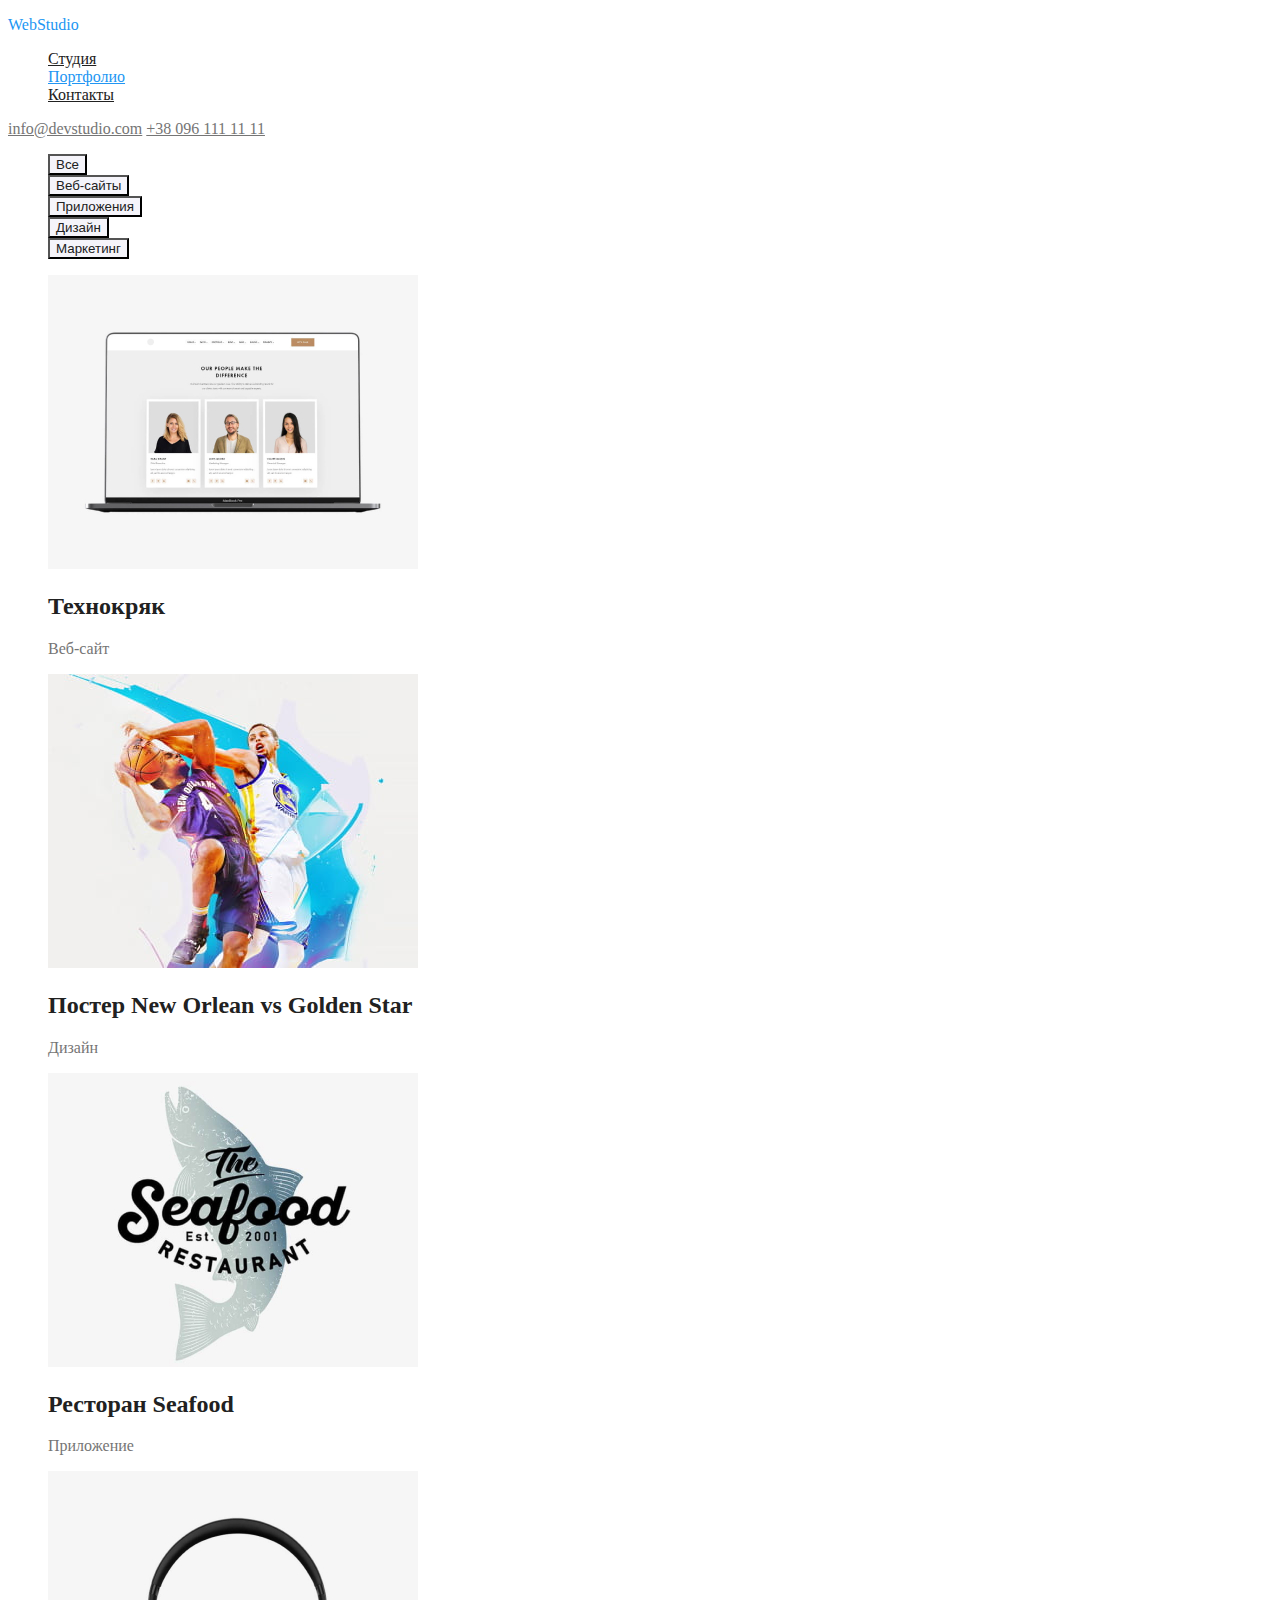
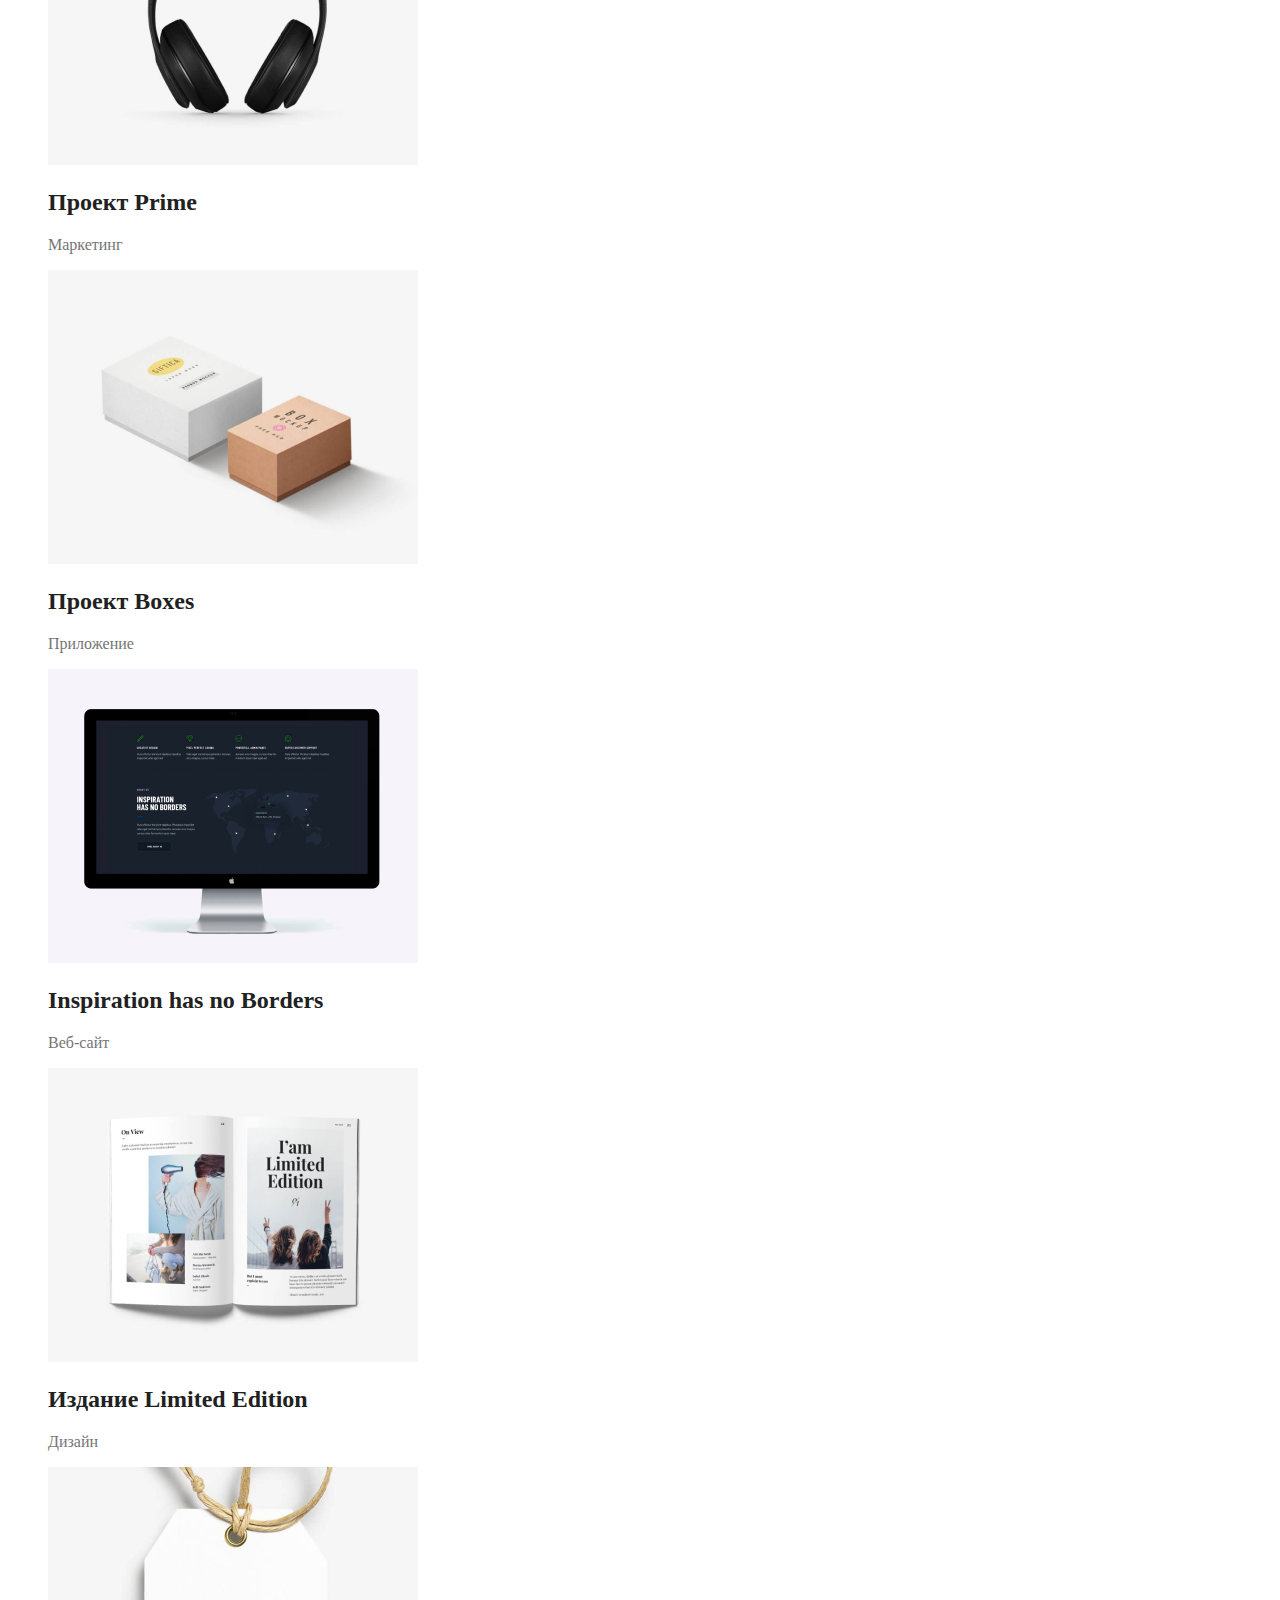
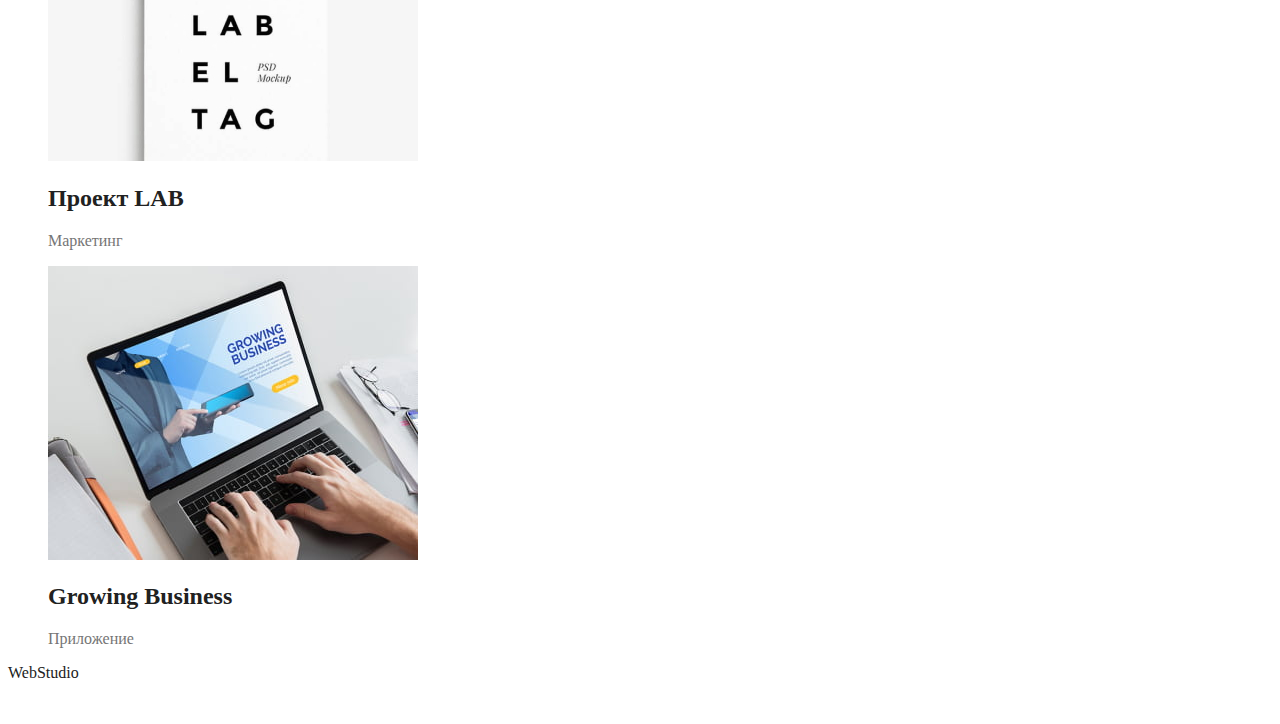
==== portfolio.html @ dde630d1 "Update portfolio.html" ====
<!DOCTYPE html>
<html lang="ru">
<head>
    <meta charset="UTF-8">
    <meta http-equiv="X-UA-Compatible" content="IE=edge">
    <meta name="viewport" content="width=device-width, initial-scale=1.0">
    <title>WebStudio</title>
    <link rel="stylesheet" href="./css/style.css">
</head>
<body>
    <!-- Шапка -->
    <header>
        <p class="logo">Web<span>Studio</span></p>
        <nav class="site-nav">
            <ul>
                <li> <a class="link" href="./index.html">Студия</a></li>
                <li> <a class="link current" href="">Портфолио</a></li>
                <li> <a class="link" href="">Контакты</a></li>
            </ul>
        </nav>
        <div class="contacts">
            <a class="link" href="mailto:info@devstudio.com">info@devstudio.com</a>
            <a class="link" href="tel:+380991111111">+38 096 111 11 11</a>
        </div>
    </header> 
    
    <main>
         <ul class="list-button">
            <li><button class="type-button">Все</button></li>
            <li><button class="type-button">Веб-сайты</button></li>
            <li><button class="type-button">Приложения</button></li>
            <li><button class="type-button">Дизайн</button></li>
            <li><button class="type-button">Маркетинг</button></li>
        </ul>
        <ul>
            <li>
                <div>
                    <img src="./images/project-tehnokryak.jpg" width="370" alt="Разработанный веб-сайт">
                    <h2 class="project-name">Технокряк</h2>
                    <p class="project-type">Веб-сайт</p>
                </div>
            </li>
            <li>
                <div>
                    <img src="./images/project-poster.jpg" width="370" alt="Разработанный дизайн постера">
                    <h2 class="project-name">Постер New Orlean vs Golden Star</h2>
                    <p class="project-type">Дизайн</p>
                </div>  
            </li>
            <li>
                <div>
                    <img src="./images/app-seafood.jpg" width="370" alt="Разработанное приложение для ресторана">
                    <h2 class="project-name">Ресторан Seafood</h2>
                    <p class="project-type">Приложение</p>
                </div>  
            </li>
            <li>
                <div>
                    <img src="./images/project-prime.jpg" width="370" alt="Проект Прайм">
                    <h2 class="project-name">Проект Prime</h2>
                    <p class="project-type">Маркетинг</p>
                </div>
            </li>
            <li>
                <div>
                    <img src="./images/project-boxes.jpg" width="370" alt="Разработанное приложение для проекта">
                    <h2 class="project-name">Проект Boxes</h2>
                    <p class="project-type">Приложение</p>
                </div>
            </li>
            <li>
                <div>
                    <img src="./images/developed-web-site.jpg" width="370" alt="Разработанный веб-сайт">
                    <h2 class="project-name">Inspiration has no Borders</h2>
                    <p class="project-type">Веб-сайт</p>
                </div>
            </li>
            <li>
                <div>
                    <img src="./images/project-limited-edition.jpg" width="370" alt="Разработанный дизайн издания">
                    <h2 class="project-name">Издание Limited Edition</h2>
                    <p class="project-type">Дизайн</p>
                </div>
            </li>
            <li>
                <div>
                    <img src="./images/project-lab.jpg" width="370" alt="Проект ЛАБ">
                    <h2 class="project-name">Проект LAB</h2>
                    <p class="project-type">Маркетинг</p>
                </div>
            </li>
            <li>
                <div>
                    <img src="./images/project-growing-business.jpg" width="370" alt="Разработанное приложение">
                    <h2 class="project-name">Growing Business</h2>
                    <p class="project-type">Приложение</p>
                </div>
            </li>
        </ul>
    </main>

    <!--Подвал-->
    <footer>
        <p>Web<span>Studio</span></p>
        <address class="address">
            г. Киев, пр-т Леси Украинки, 26
            <a class="address-contacts" href="mailto:info@example.com">info@example.com</a> 
            <a class="address-contacts" href="tel:+380991111111">+38 099 111 11 11</a>
        </address>
    </footer>
</body>
</html>
---- css/style.css ----
/* акцент #2196F3 */
/* основной цвет #212121 */
/* вторичный цвет #757575 */
/* белый #FFFFFF */
:root {
    --primary-text-color: #212121;
    --secondary-text-color: #757575;
    --accent-color: #2196F3;
    --primary-white-color: #FFFFFF;
}
body {
    color: var(--primary-text-color);
}
ul {
    list-style: none;
}

/* Шапка */

.logo {
    color: var(--accent-color)
}
.site-nav .link {
    color: var(--primary-text-color);
}
.site-nav .link:hover,
.site-nav .link:focus {
    color: var(--accent-color);
}
.site-nav .link.current {
    color: var(--accent-color);
}
.contacts .link {
    color: var(--secondary-text-color);
}
.contacts .link:hover,
.contacts .link:focus {
    color: var(--accent-color);
}

/* Hero */
.button {
    color: var(--primary-white-color);
    background-color: var(--accent-color);
}

/* Секции */
.section .section-title {
    color: var(--primary-text-color);
}
.section .features-text {
    color: var(--secondary-text-color);
}
.team-role {
    color: var(--secondary-text-color);
}

/* Подвал */
.address {
    color: var(--primary-white-color);
}
.address-contacts {
    color: var(--primary-white-color);
}

/* Стили для страницы portfolio.html */
/* Цвет фона объектов #F5F4FA */

/* Кнопки типа проектов */
.type-button {
    color: var(--primary-text-color);
    background-color: #F5F4FA;
}
.type-button:hover,
.type-button:focus {
    color: var(--primary-white-color);
    background-color: var(--accent-color);
}

/* Список проектов */
.project-type {
    color: var(--secondary-text-color);
}
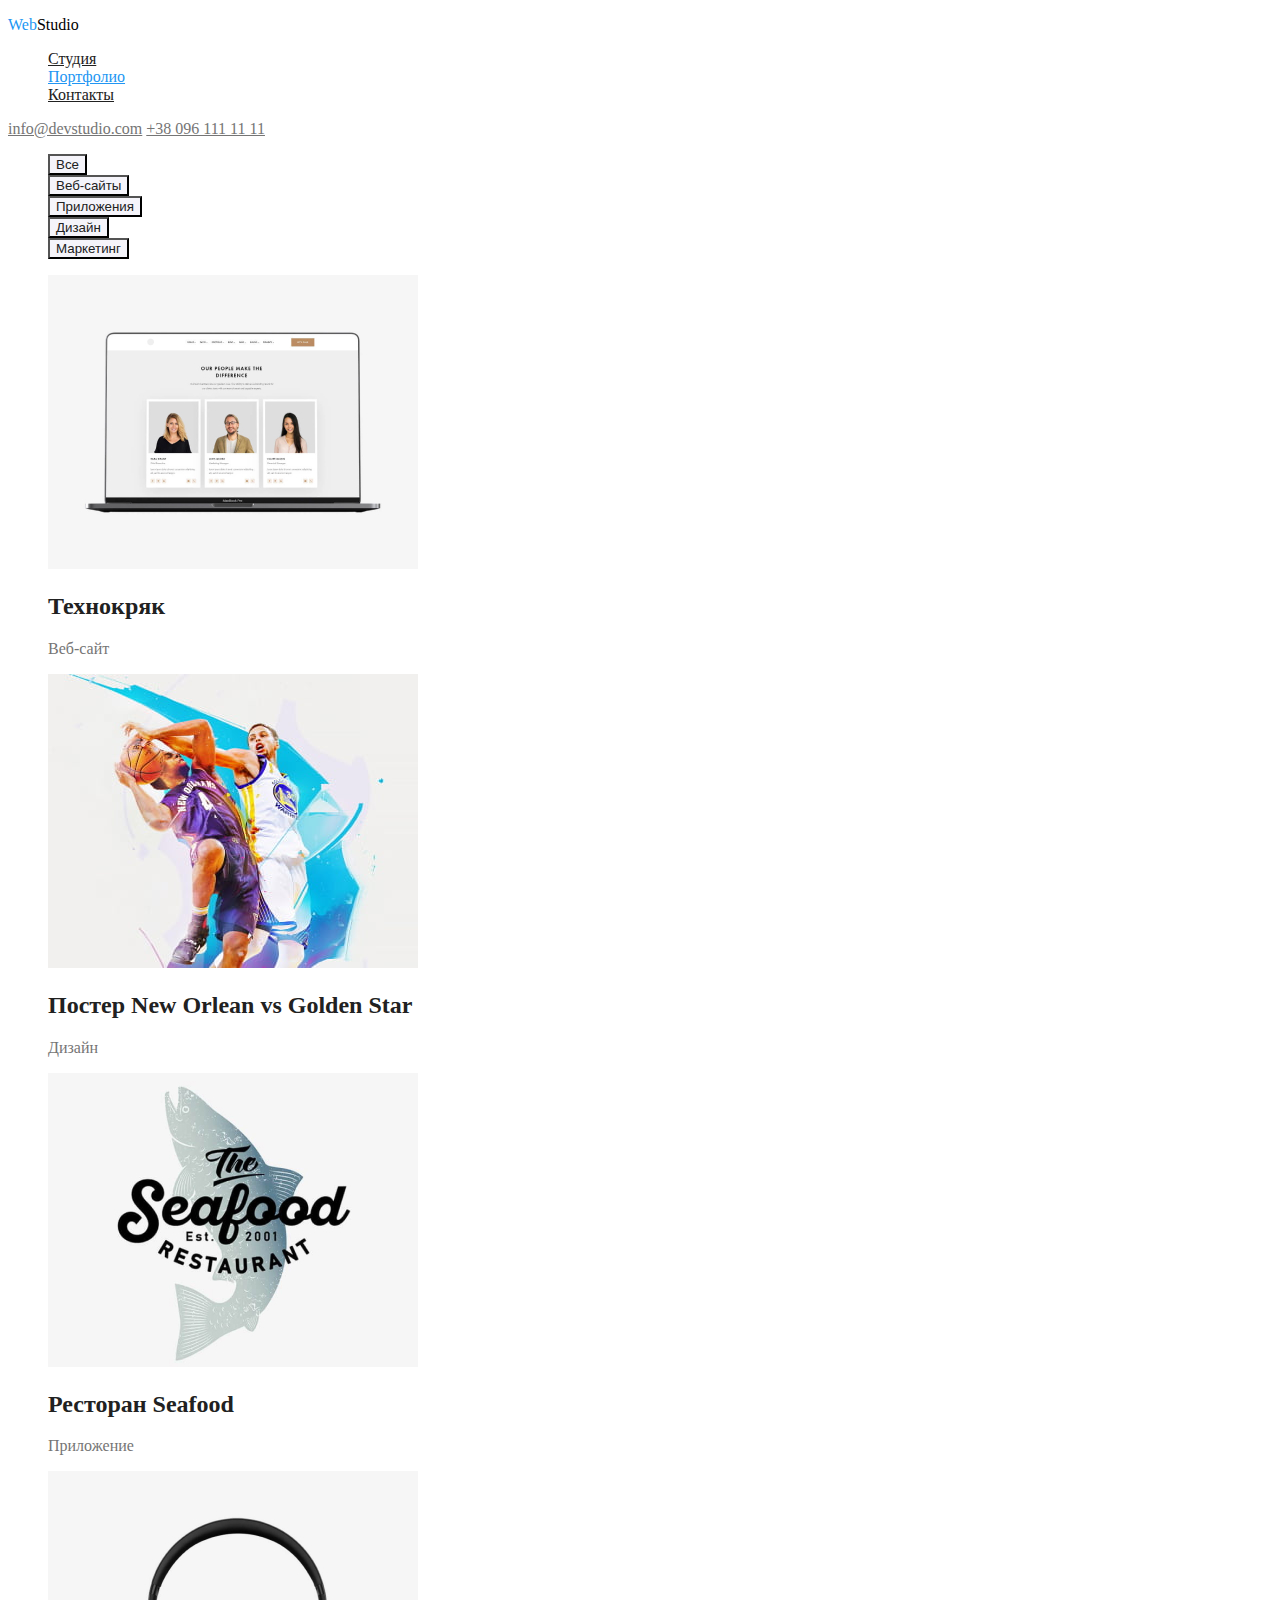
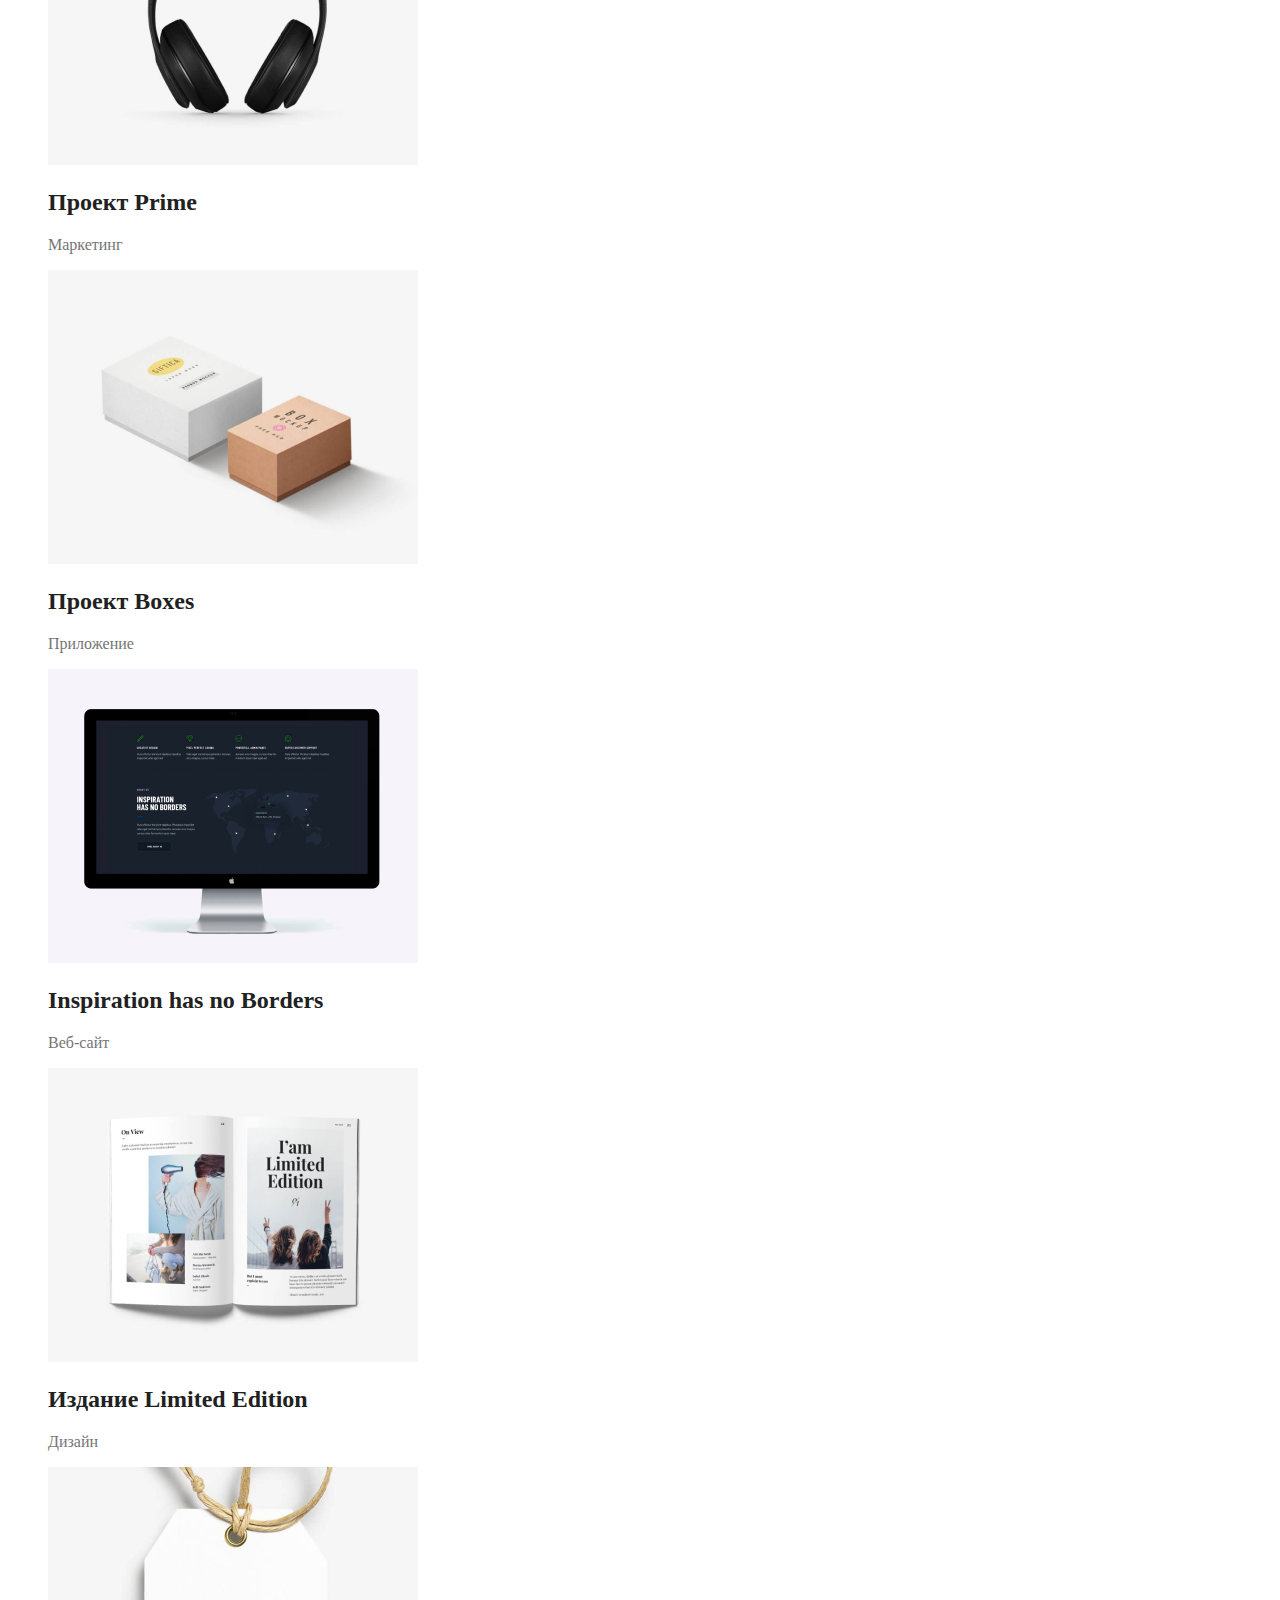
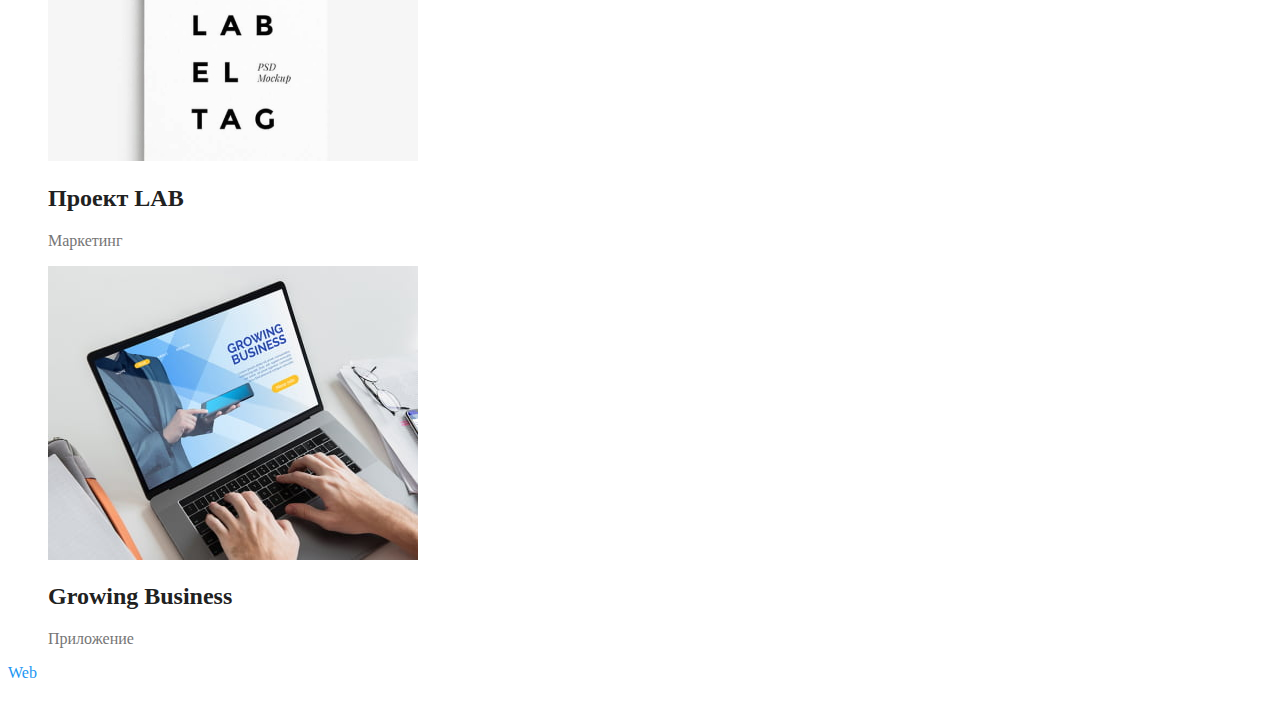
==== commit 6a69d79b: "." ====
--- a/portfolio.html
+++ b/portfolio.html
@@ -26,11 +26,11 @@
     
     <main>
          <ul class="list-button">
-            <li><button class="type-button">Все</button></li>
-            <li><button class="type-button">Веб-сайты</button></li>
-            <li><button class="type-button">Приложения</button></li>
-            <li><button class="type-button">Дизайн</button></li>
-            <li><button class="type-button">Маркетинг</button></li>
+            <li><button type="button" class="type-button">Все</button></li>
+            <li><button type="button" class="type-button">Веб-сайты</button></li>
+            <li><button type="button" class="type-button">Приложения</button></li>
+            <li><button type="button" class="type-button">Дизайн</button></li>
+            <li><button type="button" class="type-button">Маркетинг</button></li>
         </ul>
         <ul>
             <li>
@@ -101,7 +101,7 @@
 
     <!--Подвал-->
     <footer>
-        <p>Web<span>Studio</span></p>
+        <p class="logo footer">Web<span>Studio</span></p>
         <address class="address">
             г. Киев, пр-т Леси Украинки, 26
             <a class="address-contacts" href="mailto:info@example.com">info@example.com</a> 
--- a/css/style.css
+++ b/css/style.css
@@ -19,6 +19,9 @@
 
 .logo {
     color: var(--accent-color)
+}
+.logo span {
+    color: #000000;;
 }
 .site-nav .link {
     color: var(--primary-text-color);
@@ -56,6 +59,9 @@
 }
 
 /* Подвал */
+.logo.footer span {
+    color: #FFFFFF;
+}
 .address {
     color: var(--primary-white-color);
 }
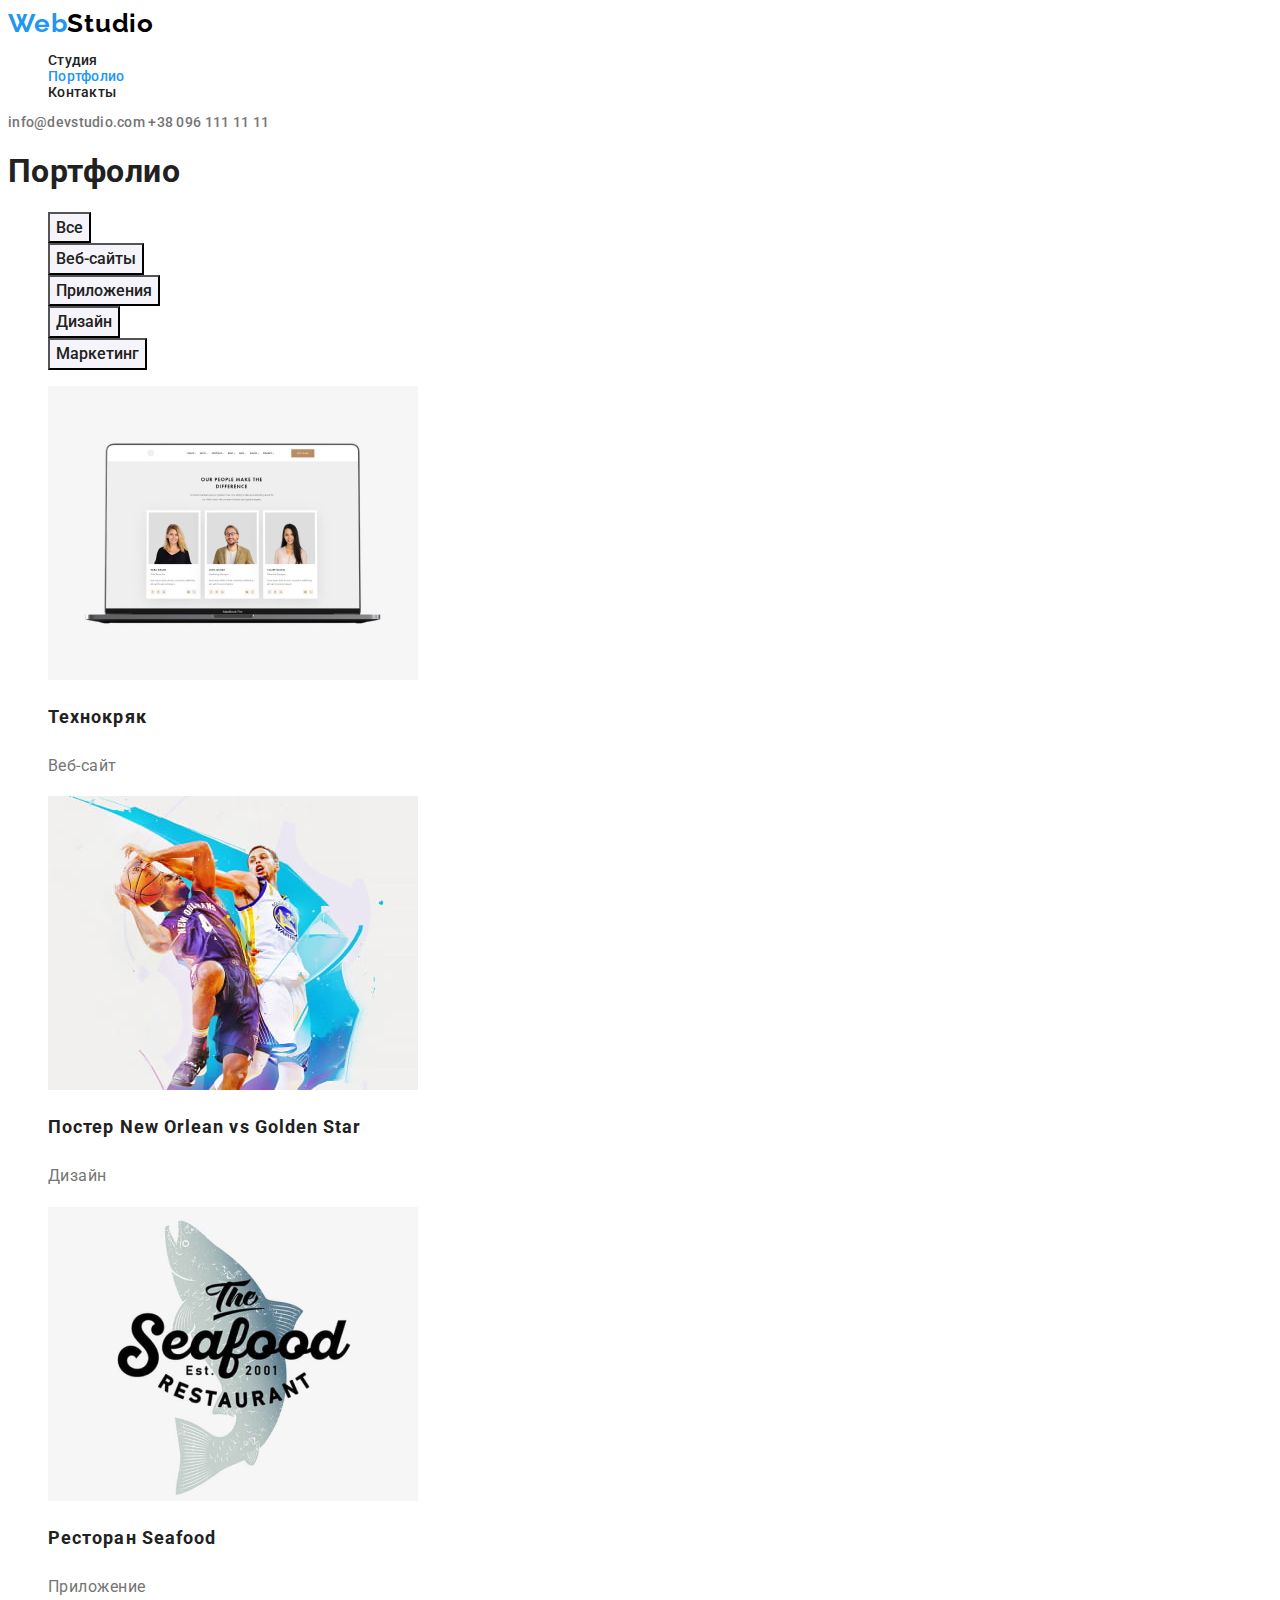
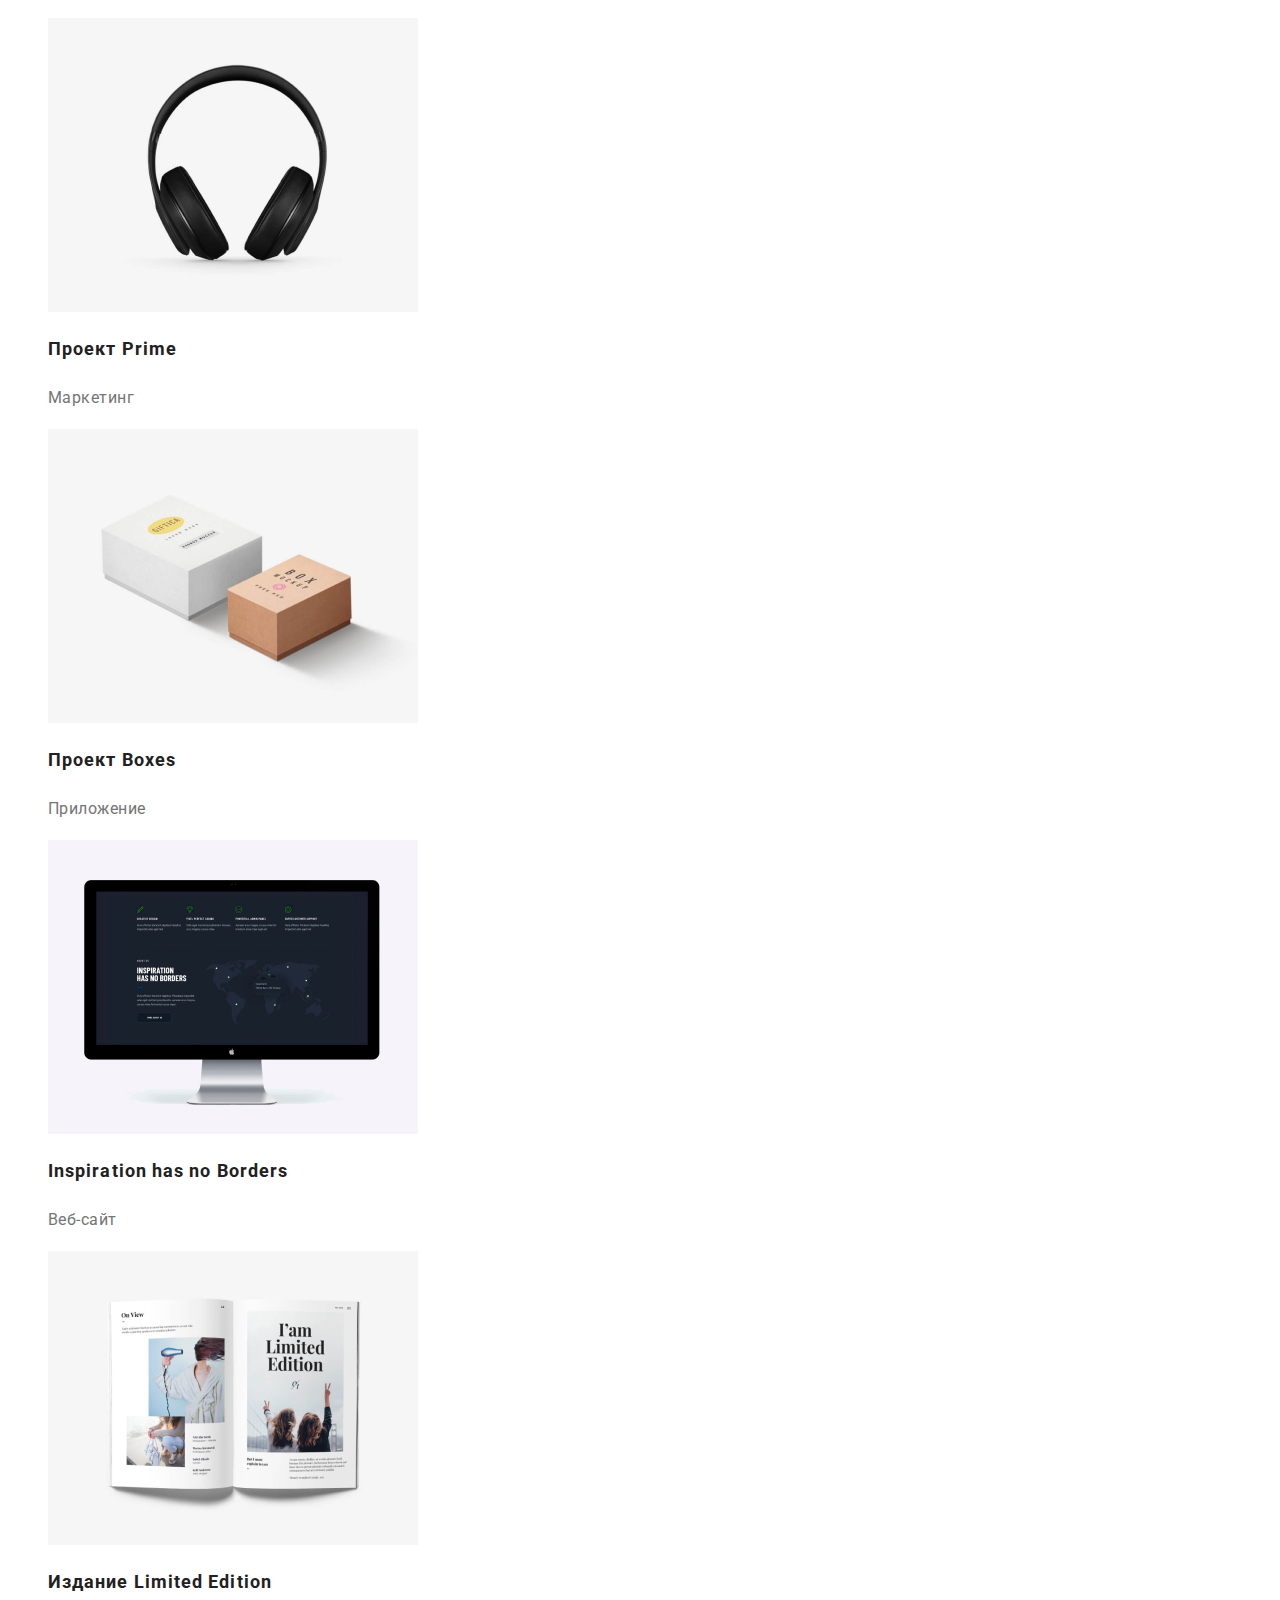
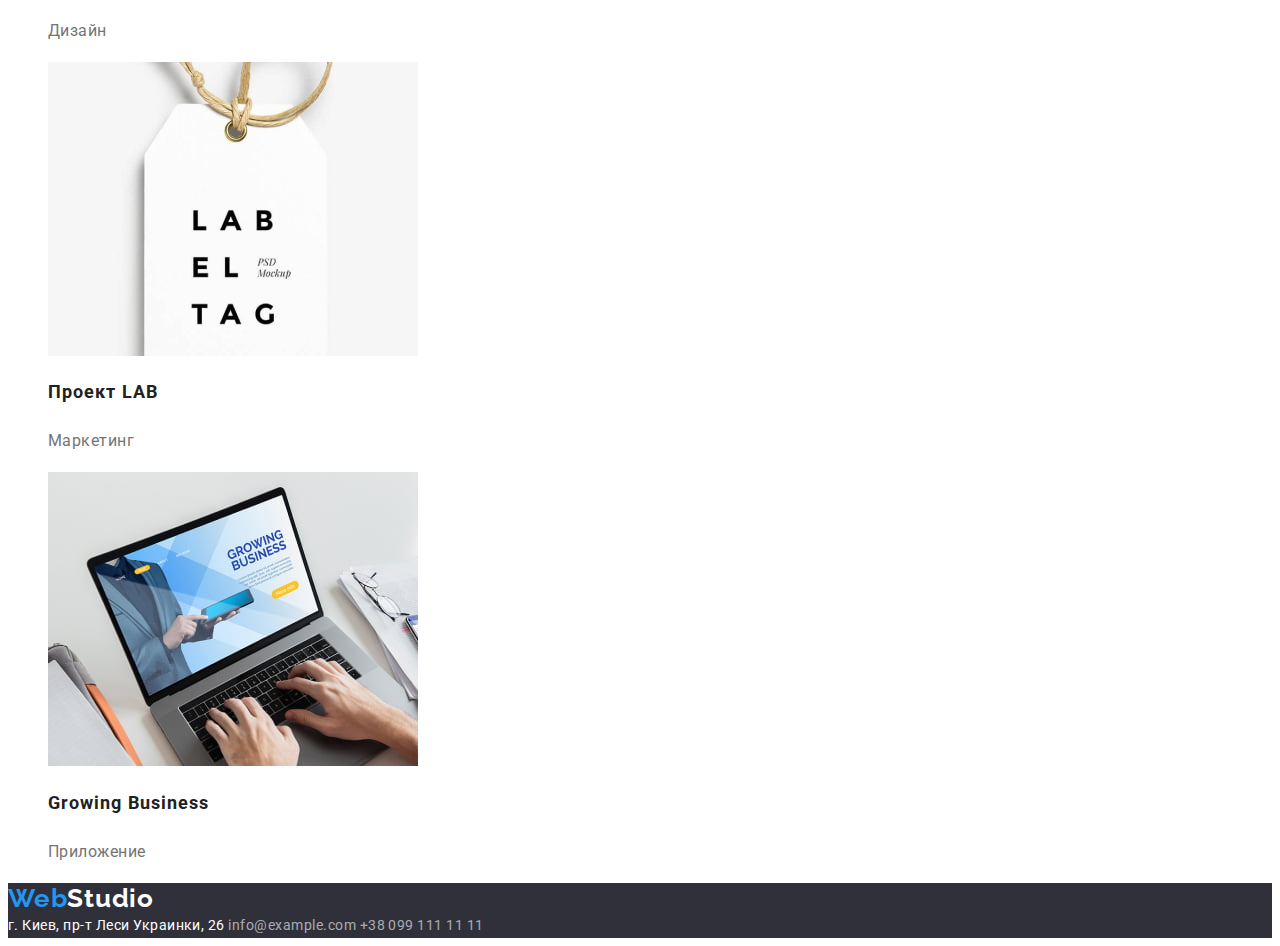
==== commit 9922fb6c: "добавляет шрифты и оформление текстовых элементов" ====
--- a/portfolio.html
+++ b/portfolio.html
@@ -5,16 +5,20 @@
     <meta http-equiv="X-UA-Compatible" content="IE=edge">
     <meta name="viewport" content="width=device-width, initial-scale=1.0">
     <title>WebStudio</title>
+    <link 
+    href="https://fonts.googleapis.com/css2?family=Raleway:wght@700&family=Roboto:wght@400;500;700;900&display=swap" 
+    rel="stylesheet"
+    />
     <link rel="stylesheet" href="./css/style.css">
 </head>
 <body>
-    <!-- Шапка -->
-    <header>
-        <p class="logo">Web<span>Studio</span></p>
+     <!--Шапка-->
+     <header class="header">
+        <a href="./index.html" class="logo">Web<span>Studio</span></a>
         <nav class="site-nav">
-            <ul>
+            <ul class="list">
                 <li> <a class="link" href="./index.html">Студия</a></li>
-                <li> <a class="link current" href="">Портфолио</a></li>
+                <li> <a class="link current">Портфолио</a></li>
                 <li> <a class="link" href="">Контакты</a></li>
             </ul>
         </nav>
@@ -22,86 +26,89 @@
             <a class="link" href="mailto:info@devstudio.com">info@devstudio.com</a>
             <a class="link" href="tel:+380991111111">+38 096 111 11 11</a>
         </div>
-    </header> 
-    
+    </header>
+
     <main>
-         <ul class="list-button">
-            <li><button type="button" class="type-button">Все</button></li>
-            <li><button type="button" class="type-button">Веб-сайты</button></li>
-            <li><button type="button" class="type-button">Приложения</button></li>
-            <li><button type="button" class="type-button">Дизайн</button></li>
-            <li><button type="button" class="type-button">Маркетинг</button></li>
-        </ul>
-        <ul>
-            <li>
-                <div>
-                    <img src="./images/project-tehnokryak.jpg" width="370" alt="Разработанный веб-сайт">
-                    <h2 class="project-name">Технокряк</h2>
-                    <p class="project-type">Веб-сайт</p>
-                </div>
-            </li>
-            <li>
-                <div>
-                    <img src="./images/project-poster.jpg" width="370" alt="Разработанный дизайн постера">
-                    <h2 class="project-name">Постер New Orlean vs Golden Star</h2>
-                    <p class="project-type">Дизайн</p>
-                </div>  
-            </li>
-            <li>
-                <div>
-                    <img src="./images/app-seafood.jpg" width="370" alt="Разработанное приложение для ресторана">
-                    <h2 class="project-name">Ресторан Seafood</h2>
-                    <p class="project-type">Приложение</p>
-                </div>  
-            </li>
-            <li>
-                <div>
-                    <img src="./images/project-prime.jpg" width="370" alt="Проект Прайм">
-                    <h2 class="project-name">Проект Prime</h2>
-                    <p class="project-type">Маркетинг</p>
-                </div>
-            </li>
-            <li>
-                <div>
-                    <img src="./images/project-boxes.jpg" width="370" alt="Разработанное приложение для проекта">
-                    <h2 class="project-name">Проект Boxes</h2>
-                    <p class="project-type">Приложение</p>
-                </div>
-            </li>
-            <li>
-                <div>
-                    <img src="./images/developed-web-site.jpg" width="370" alt="Разработанный веб-сайт">
-                    <h2 class="project-name">Inspiration has no Borders</h2>
-                    <p class="project-type">Веб-сайт</p>
-                </div>
-            </li>
-            <li>
-                <div>
-                    <img src="./images/project-limited-edition.jpg" width="370" alt="Разработанный дизайн издания">
-                    <h2 class="project-name">Издание Limited Edition</h2>
-                    <p class="project-type">Дизайн</p>
-                </div>
-            </li>
-            <li>
-                <div>
-                    <img src="./images/project-lab.jpg" width="370" alt="Проект ЛАБ">
-                    <h2 class="project-name">Проект LAB</h2>
-                    <p class="project-type">Маркетинг</p>
-                </div>
-            </li>
-            <li>
-                <div>
-                    <img src="./images/project-growing-business.jpg" width="370" alt="Разработанное приложение">
-                    <h2 class="project-name">Growing Business</h2>
-                    <p class="project-type">Приложение</p>
-                </div>
-            </li>
-        </ul>
+        <section>
+            <h1>Портфолио</h1>
+            <ul class="filter list">
+                <li><button type="button" class="filter-button">Все</button></li>
+                <li><button type="button" class="filter-button">Веб-сайты</button></li>
+                <li><button type="button" class="filter-button">Приложения</button></li>
+                <li><button type="button" class="filter-button">Дизайн</button></li>
+                <li><button type="button" class="filter-button">Маркетинг</button></li>
+            </ul>
+            <ul class="list">
+                <li>
+                    <div>
+                        <img src="./images/project-tehnokryak.jpg" width="370" alt="Разработанный веб-сайт">
+                        <h2 class="project-name">Технокряк</h2>
+                        <p class="project-type">Веб-сайт</p>
+                    </div>
+                </li>
+                <li>
+                    <div>
+                        <img src="./images/project-poster.jpg" width="370" alt="Разработанный дизайн постера">
+                        <h2 class="project-name">Постер New Orlean vs Golden Star</h2>
+                        <p class="project-type">Дизайн</p>
+                    </div>  
+                </li>
+                <li>
+                    <div>
+                        <img src="./images/app-seafood.jpg" width="370" alt="Разработанное приложение для ресторана">
+                        <h2 class="project-name">Ресторан Seafood</h2>
+                        <p class="project-type">Приложение</p>
+                    </div>  
+                </li>
+                <li>
+                    <div>
+                        <img src="./images/project-prime.jpg" width="370" alt="Проект Прайм">
+                        <h2 class="project-name">Проект Prime</h2>
+                        <p class="project-type">Маркетинг</p>
+                    </div>
+                </li>
+                <li>
+                    <div>
+                        <img src="./images/project-boxes.jpg" width="370" alt="Разработанное приложение для проекта">
+                        <h2 class="project-name">Проект Boxes</h2>
+                        <p class="project-type">Приложение</p>
+                    </div>
+                </li>
+                <li>
+                    <div>
+                        <img src="./images/developed-web-site.jpg" width="370" alt="Разработанный веб-сайт">
+                        <h2 class="project-name">Inspiration has no Borders</h2>
+                        <p class="project-type">Веб-сайт</p>
+                    </div>
+                </li>
+                <li>
+                    <div>
+                        <img src="./images/project-limited-edition.jpg" width="370" alt="Разработанный дизайн издания">
+                        <h2 class="project-name">Издание Limited Edition</h2>
+                        <p class="project-type">Дизайн</p>
+                    </div>
+                </li>
+                <li>
+                    <div>
+                        <img src="./images/project-lab.jpg" width="370" alt="Проект ЛАБ">
+                        <h2 class="project-name">Проект LAB</h2>
+                        <p class="project-type">Маркетинг</p>
+                    </div>
+                </li>
+                <li>
+                    <div>
+                        <img src="./images/project-growing-business.jpg" width="370" alt="Разработанное приложение">
+                        <h2 class="project-name">Growing Business</h2>
+                        <p class="project-type">Приложение</p>
+                    </div>
+                </li>
+            </ul>
+        </section>  
     </main>
 
-    <!--Подвал-->
-    <footer>
-        <p class="logo footer">Web<span>Studio</span></p>
+   <!--Подвал-->
+    <footer class="footer">
+        <a href="./index.html" class="logo footer">Web<span>Studio</span></a>
         <address class="address">
             г. Киев, пр-т Леси Украинки, 26
             <a class="address-contacts" href="mailto:info@example.com">info@example.com</a> 
--- a/css/style.css
+++ b/css/style.css
@@ -10,21 +10,37 @@
 }
 body {
     color: var(--primary-text-color);
-}
-ul {
-    list-style: none;
+    font-family: Roboto, sans-serif;
+    font-weight: 400;
+    letter-spacing: 0.03em;
 }
 
-/* Шапка */
-
+/* Лого */
 .logo {
-    color: var(--accent-color)
+    color: var(--accent-color);
+    font-family: Raleway, sans-serif;
+    font-size: 26px;
+    font-weight: 700;
+    line-height: 1.19; 
+    letter-spacing: 0.03em;
+    text-decoration: none;
 }
 .logo span {
-    color: #000000;;
+    color: #000000;
+}
+/* Шапка */
+.header {
+    font-weight: 500;
+    font-size: 14px;
+    line-height: 1.14;
+    letter-spacing: 0.02em;
+}
+.list {
+    list-style: none;
 }
 .site-nav .link {
     color: var(--primary-text-color);
+    text-decoration: none;
 }
 .site-nav .link:hover,
 .site-nav .link:focus {
@@ -35,6 +51,7 @@
 }
 .contacts .link {
     color: var(--secondary-text-color);
+    text-decoration: none;
 }
 .contacts .link:hover,
 .contacts .link:focus {
@@ -42,48 +59,110 @@
 }
 
 /* Hero */
+.hero {
+    background-color: #2F303A;
+}
+.hero-title {
+    color: var(--primary-white-color);
+    font-weight: 900;
+    font-size: 44px;
+    line-height: 1.36;
+    letter-spacing: 0.06em;
+    text-transform: uppercase;
+    text-align: center;
+}
 .button {
     color: var(--primary-white-color);
     background-color: var(--accent-color);
+    font-family: inherit;
+    font-weight: 700;
+    font-size: 16px;
+    line-height: 1.8;
+    text-align: center;
+    letter-spacing: 0.06em;
+    align-items: center;
+
+    cursor: pointer;
 }
 
 /* Секции */
 .section .section-title {
     color: var(--primary-text-color);
+    font-style: normal;
+    font-size: 36px;
+    text-align: center;
+    line-height: 1.16;
+}
+.section .features-heading {
+    font-size: 14px;
+    line-height: 1.14;
+    text-transform: uppercase;
 }
 .section .features-text {
     color: var(--secondary-text-color);
+    font-size: 14px;
+    line-height: 1.7;
 }
-.team-role {
+.teammate {
+    font-weight: 500;
+    font-size: 16px;
+    line-height: 1.18;
+    text-align: center;
+}
+.position {
     color: var(--secondary-text-color);
+    font-size: 16px;
+    line-height: 1.18;
+    text-align: center; 
 }
 
-/* Подвал */
+/* Подвал */  
+.footer {
+    background-color: #2F303A;
+}
 .logo.footer span {
     color: #FFFFFF;
 }
 .address {
     color: var(--primary-white-color);
+    font-style: normal;
+    font-size: 14px;
+    line-height: 1.7;
 }
 .address-contacts {
-    color: var(--primary-white-color);
+    color: rgba(255, 255, 255, 0.6);
+    text-decoration: none;
 }
 
 /* Стили для страницы portfolio.html */
 /* Цвет фона объектов #F5F4FA */
 
 /* Кнопки типа проектов */
-.type-button {
+.filter-button {
     color: var(--primary-text-color);
-    background-color: #F5F4FA;
+    background-color: #F5F4FA;    
+    font-family: inherit;
+    font-weight: 500;
+    font-size: 16px;
+    line-height: 1.6;
+    text-align: center;
+
+    cursor: pointer;
 }
-.type-button:hover,
-.type-button:focus {
+.filter-button:hover,
+.filter-button:focus {
     color: var(--primary-white-color);
     background-color: var(--accent-color);
 }
 
 /* Список проектов */
+.project-name {
+    font-size: 18px;
+    line-height: 2;
+    letter-spacing: 0.06em;
+}
 .project-type {
     color: var(--secondary-text-color);
+    font-size: 16px;
+    line-height: 1.87;
 }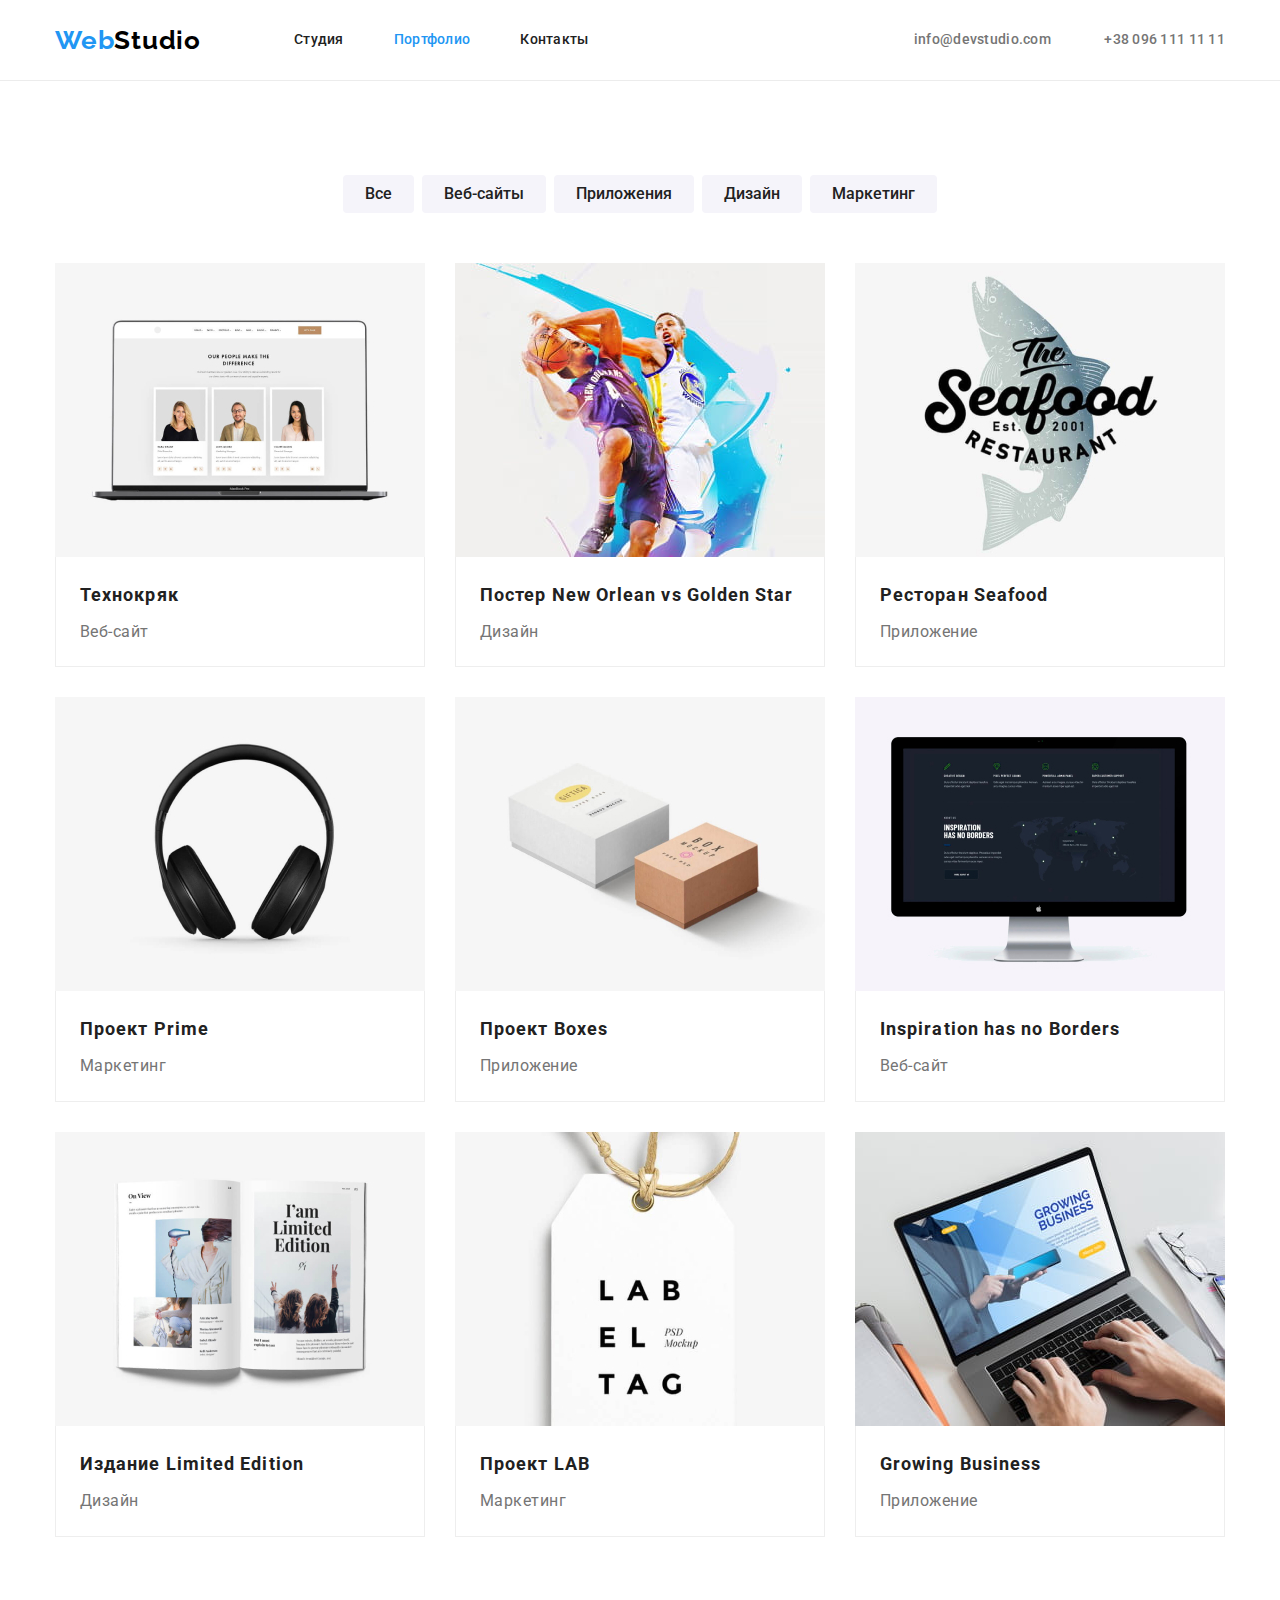
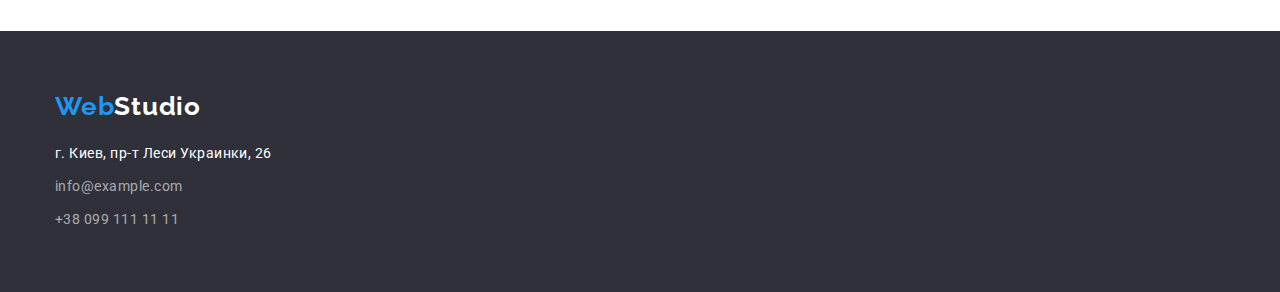
==== commit ef768ca9: "добавление сетки, маржинов и паддингов" ====
--- a/portfolio.html
+++ b/portfolio.html
@@ -9,111 +9,116 @@
     href="https://fonts.googleapis.com/css2?family=Raleway:wght@700&family=Roboto:wght@400;500;700;900&display=swap" 
     rel="stylesheet"
     />
+    <link rel="stylesheet" href="https://cdnjs.cloudflare.com/ajax/libs/modern-normalize/1.1.0/modern-normalize.min.css">
     <link rel="stylesheet" href="./css/style.css">
 </head>
 <body>
      <!--Шапка-->
      <header class="header">
-        <a href="./index.html" class="logo">Web<span>Studio</span></a>
-        <nav class="site-nav">
-            <ul class="list">
-                <li> <a class="link" href="./index.html">Студия</a></li>
-                <li> <a class="link current">Портфолио</a></li>
-                <li> <a class="link" href="">Контакты</a></li>
-            </ul>
-        </nav>
-        <div class="contacts">
-            <a class="link" href="mailto:info@devstudio.com">info@devstudio.com</a>
-            <a class="link" href="tel:+380991111111">+38 096 111 11 11</a>
+        <div class="container main-header">
+            <a href="./index.html" class="logo">Web<span>Studio</span></a>
+            <nav class="site-nav">
+                 <ul class="site-nav list">
+                    <li class="item"> <a class="link" href="./index.html">Студия</a></li>
+                    <li class="item"> <a class="link current">Портфолио</a></li>
+                    <li class="item"> <a class="link" href="">Контакты</a></li>
+                 </ul>
+            </nav>
+            <div class="contacts">
+                <a class="link" href="mailto:info@devstudio.com">info@devstudio.com</a>
+                <a class="link" href="tel:+380991111111">+38 096 111 11 11</a>
+            </div>
         </div>
     </header>
 
     <main>
-        <section>
-            <h1>Портфолио</h1>
+        <section class="container portfolio">
+            <!-- <h1>Портфолио</h1> -->
             <ul class="filter list">
-                <li><button type="button" class="filter-button">Все</button></li>
-                <li><button type="button" class="filter-button">Веб-сайты</button></li>
-                <li><button type="button" class="filter-button">Приложения</button></li>
-                <li><button type="button" class="filter-button">Дизайн</button></li>
-                <li><button type="button" class="filter-button">Маркетинг</button></li>
+                <li class="item"><button type="button" class="filter-button">Все</button></li>
+                <li class="item"><button type="button" class="filter-button">Веб-сайты</button></li>
+                <li class="item"><button type="button" class="filter-button">Приложения</button></li>
+                <li class="item"><button type="button" class="filter-button">Дизайн</button></li>
+                <li class="item"><button type="button" class="filter-button">Маркетинг</button></li>
             </ul>
-            <ul class="list">
-                <li>
-                    <div>
-                        <img src="./images/project-tehnokryak.jpg" width="370" alt="Разработанный веб-сайт">
-                        <h2 class="project-name">Технокряк</h2>
-                        <p class="project-type">Веб-сайт</p>
-                    </div>
+            <ul class="projects list">
+                <li class="item">
+                        <img class="image" src="./images/project-tehnokryak.jpg" width="370" alt="Разработанный веб-сайт">
+                        <div class="card-text">
+                            <h2 class="projects-name">Технокряк</h2>
+                            <p class="projects-type">Веб-сайт</p>
+                        </div>
                 </li>
-                <li>
-                    <div>
-                        <img src="./images/project-poster.jpg" width="370" alt="Разработанный дизайн постера">
-                        <h2 class="project-name">Постер New Orlean vs Golden Star</h2>
-                        <p class="project-type">Дизайн</p>
-                    </div>  
+                <li class="item">
+                        <img class="image" src="./images/project-poster.jpg" width="370" alt="Разработанный дизайн постера">
+                        <div class="card-text">
+                            <h2 class="projects-name">Постер New Orlean vs Golden Star</h2>
+                            <p class="projects-type">Дизайн</p>
+                        </div> 
                 </li>
-                <li>
-                    <div>
-                        <img src="./images/app-seafood.jpg" width="370" alt="Разработанное приложение для ресторана">
-                        <h2 class="project-name">Ресторан Seafood</h2>
-                        <p class="project-type">Приложение</p>
-                    </div>  
+                <li class="item">
+                        <img class="image" src="./images/app-seafood.jpg" width="370" alt="Разработанное приложение для ресторана">
+                        <div class="card-text">
+                            <h2 class="projects-name">Ресторан Seafood</h2>
+                            <p class="projects-type">Приложение</p>
+                        </div>
                 </li>
-                <li>
-                    <div>
-                        <img src="./images/project-prime.jpg" width="370" alt="Проект Прайм">
-                        <h2 class="project-name">Проект Prime</h2>
-                        <p class="project-type">Маркетинг</p>
-                    </div>
+                <li class="item">
+                        <img class="image" src="./images/project-prime.jpg" width="370" alt="Проект Прайм">
+                        <div class="card-text">
+                            <h2 class="projects-name">Проект Prime</h2>
+                            <p class="projects-type">Маркетинг</p>
+                        </div>
                 </li>
-                <li>
-                    <div>
-                        <img src="./images/project-boxes.jpg" width="370" alt="Разработанное приложение для проекта">
-                        <h2 class="project-name">Проект Boxes</h2>
-                        <p class="project-type">Приложение</p>
-                    </div>
+                <li class="item">
+                        <img class="image" src="./images/project-boxes.jpg" width="370" alt="Разработанное приложение для проекта">
+                        <div class="card-text">
+                            <h2 class="projects-name">Проект Boxes</h2>
+                            <p class="projects-type">Приложение</p>
+                        </div>
                 </li>
-                <li>
-                    <div>
-                        <img src="./images/developed-web-site.jpg" width="370" alt="Разработанный веб-сайт">
-                        <h2 class="project-name">Inspiration has no Borders</h2>
-                        <p class="project-type">Веб-сайт</p>
-                    </div>
+                <li class="item">
+                        <img class="image" src="./images/developed-web-site.jpg" width="370" alt="Разработанный веб-сайт">
+                        <div class="card-text">
+                            <h2 class="projects-name">Inspiration has no Borders</h2>
+                            <p class="projects-type">Веб-сайт</p>
+                        </div>
                 </li>
-                <li>
-                    <div>
-                        <img src="./images/project-limited-edition.jpg" width="370" alt="Разработанный дизайн издания">
-                        <h2 class="project-name">Издание Limited Edition</h2>
-                        <p class="project-type">Дизайн</p>
-                    </div>
+                <li class="item">
+                        <img class="image" src="./images/project-limited-edition.jpg" width="370" alt="Разработанный дизайн издания">
+                        <div class="card-text">
+                            <h2 class="projects-name">Издание Limited Edition</h2>
+                            <p class="projects-type">Дизайн</p>
+                         </div>
                 </li>
-                <li>
-                    <div>
-                        <img src="./images/project-lab.jpg" width="370" alt="Проект ЛАБ">
-                        <h2 class="project-name">Проект LAB</h2>
-                        <p class="project-type">Маркетинг</p>
-                    </div>
+                <li class="item">
+                        <img class="image" src="./images/project-lab.jpg" width="370" alt="Проект ЛАБ">
+                        <div class="card-text">
+                            <h2 class="projects-name">Проект LAB</h2>
+                            <p class="projects-type">Маркетинг</p>
+                        </div>
                 </li>
-                <li>
-                    <div>
-                        <img src="./images/project-growing-business.jpg" width="370" alt="Разработанное приложение">
-                        <h2 class="project-name">Growing Business</h2>
-                        <p class="project-type">Приложение</p>
-                    </div>
+                <li class="item">
+                        <img class="image" src="./images/project-growing-business.jpg" width="370" alt="Разработанное приложение">
+                        <div class="card-text">
+                            <h2 class="projects-name">Growing Business</h2>
+                            <p class="projects-type">Приложение</p>
+                        </div>
                 </li>
             </ul>
         </section>  
     </main>
 
    <!--Подвал-->
-    <footer class="footer">
-        <a href="./index.html" class="logo footer">Web<span>Studio</span></a>
-        <address class="address">
-            г. Киев, пр-т Леси Украинки, 26
-            <a class="address-contacts" href="mailto:info@example.com">info@example.com</a> 
-            <a class="address-contacts" href="tel:+380991111111">+38 099 111 11 11</a>
-        </address>
+   <footer class="footer">
+        <div class="container footer">
+            <a href="./index.html" class="logo footer">Web<span>Studio</span></a>
+            <address class="address">
+                 г. Киев, пр-т Леси Украинки, 26
+                <a class="address-contacts" href="mailto:info@example.com">info@example.com</a> 
+                <a class="address-contacts" href="tel:+380991111111">+38 099 111 11 11</a>
+            </address>
+        </div>
     </footer>
 </body>
 </html>--- a/css/style.css
+++ b/css/style.css
@@ -2,11 +2,13 @@
 /* основной цвет #212121 */
 /* вторичный цвет #757575 */
 /* белый #FFFFFF */
+/* переменный цвет секции #F5F4FA */
 :root {
     --primary-text-color: #212121;
     --secondary-text-color: #757575;
     --accent-color: #2196F3;
     --primary-white-color: #FFFFFF;
+    --secondary-background-color: #F5F4FA;
 }
 body {
     color: var(--primary-text-color);
@@ -15,6 +17,21 @@
     letter-spacing: 0.03em;
 }
 
+.list {
+    list-style: none;
+    padding: 0;
+    margin: 0;
+}
+
+.image {
+    display: block;
+}
+.container {
+    width: 1200px;
+    margin: 0 auto;
+    padding-right: 15px;
+    padding-left: 15px;
+}
 /* Лого */
 .logo {
     color: var(--accent-color);
@@ -30,15 +47,32 @@
 }
 /* Шапка */
 .header {
+    border-bottom: 1px solid #ECECEC;
+
     font-weight: 500;
     font-size: 14px;
     line-height: 1.14;
     letter-spacing: 0.02em;
 }
-.list {
-    list-style: none;
+.container.main-header {
+    display: flex;
+    align-items: center;
+}
+.site-nav {
+    margin-left: 93px;
+}
+.site-nav.list {
+    display: flex;
+    margin-left: 0;
+}
+.site-nav .item:not(:last-child) {
+    margin-right: 50px;
 }
 .site-nav .link {
+    display: block;
+    padding-top: 32px;
+    padding-bottom: 32px;
+    
     color: var(--primary-text-color);
     text-decoration: none;
 }
@@ -49,6 +83,12 @@
 .site-nav .link.current {
     color: var(--accent-color);
 }
+.contacts {
+    margin-left: auto;
+}
+.contacts .link:not(:last-child) {
+    margin-right: 50px;
+}
 .contacts .link {
     color: var(--secondary-text-color);
     text-decoration: none;
@@ -61,23 +101,31 @@
 /* Hero */
 .hero {
     background-color: #2F303A;
+    text-align: center;
 }
 .hero-title {
+    margin-top: 0;
+    margin-bottom: 30px;
+
     color: var(--primary-white-color);
     font-weight: 900;
     font-size: 44px;
     line-height: 1.36;
     letter-spacing: 0.06em;
     text-transform: uppercase;
-    text-align: center;
 }
 .button {
+    border: 0;
+    border-radius: 4px;
+    padding: 10px 32px;
+    
+
     color: var(--primary-white-color);
     background-color: var(--accent-color);
     font-family: inherit;
     font-weight: 700;
     font-size: 16px;
-    line-height: 1.8;
+    line-height: 1.87;
     text-align: center;
     letter-spacing: 0.06em;
     align-items: center;
@@ -86,30 +134,79 @@
 }
 
 /* Секции */
-.section .section-title {
+.section {
+    padding-bottom: 94px;
+}
+.section:nth-child(2n) {
+    padding-top: 94px;
+}
+.section:nth-child(4) {
+    background-color: var(--secondary-background-color);
+}
+.section-title {
+    margin-top: 0;
+    margin-bottom: 50px;
+
     color: var(--primary-text-color);
     font-style: normal;
     font-size: 36px;
     text-align: center;
     line-height: 1.16;
 }
-.section .features-heading {
+
+/* Наши особенности */
+.features-heading {
+    margin-top: 0;
+    margin-bottom: 10px;
     font-size: 14px;
     line-height: 1.14;
     text-transform: uppercase;
 }
-.section .features-text {
+.features-text {
+    margin: 0;
     color: var(--secondary-text-color);
     font-size: 14px;
     line-height: 1.7;
 }
+.features.list {
+    display: flex;
+}
+.features .item {
+    width: 270px;
+}
+.features .item + .item {
+    margin-left: 30px;
+}
+
+/* Чем мы занимаемся */
+.picture.list {
+    display: flex;
+    justify-content: space-between;
+}
+
+/* Наша команда */
+.team .card {
+    background-color: var(--primary-white-color);
+    box-shadow: 0px 1px 3px rgba(0, 0, 0, 0.12), 0px 1px 1px rgba(0, 0, 0, 0.14), 0px 2px 1px rgba(0, 0, 0, 0.2);
+    border-radius: 0px 0px 4px 4px;
+}
+.team.list {
+    display: flex;
+    justify-content: space-between;
+}
 .teammate {
+    margin-top: 30px;
+    margin-bottom: 10px;
+
     font-weight: 500;
     font-size: 16px;
     line-height: 1.18;
     text-align: center;
 }
 .position {
+    margin-top: 0;
+    margin-bottom: 30px;
+
     color: var(--secondary-text-color);
     font-size: 16px;
     line-height: 1.18;
@@ -120,16 +217,26 @@
 .footer {
     background-color: #2F303A;
 }
+.container.footer {
+    padding-top: 60px;
+    padding-bottom: 60px;
+}
 .logo.footer span {
     color: #FFFFFF;
 }
 .address {
+    display: flex;
+    flex-direction: column;
+    margin-top: 20px;
+
     color: var(--primary-white-color);
     font-style: normal;
     font-size: 14px;
     line-height: 1.7;
 }
 .address-contacts {
+    margin-top: 9px;
+
     color: rgba(255, 255, 255, 0.6);
     text-decoration: none;
 }
@@ -138,7 +245,23 @@
 /* Цвет фона объектов #F5F4FA */
 
 /* Кнопки типа проектов */
+.portfolio {
+    padding-top: 94px;
+    padding-bottom: 94px;
+}
+.filter.list {
+    display: flex;
+    justify-content: center;
+    margin-bottom: 50px;
+}
+.filter .item + .item {
+    margin-left: 8px;
+}
 .filter-button {
+    border: 0;
+    border-radius: 4px;
+    padding: 6px 22px;
+
     color: var(--primary-text-color);
     background-color: #F5F4FA;    
     font-family: inherit;
@@ -156,12 +279,32 @@
 }
 
 /* Список проектов */
-.project-name {
+.projects.list {
+    display: flex;
+    flex-wrap: wrap;
+    margin: -15px;
+}
+.projects .item {
+    margin: 15px;
+}
+.card-text {
+    padding: 20px 24px;
+
+    border-right: 1px solid #EEEEEE;
+    border-bottom: 1px solid #EEEEEE;
+    border-left: 1px solid #EEEEEE;
+
+}
+.projects-name {
+    margin: 0;
+
     font-size: 18px;
     line-height: 2;
     letter-spacing: 0.06em;
 }
-.project-type {
+.projects-type {
+    margin: 4px 0 0;
+
     color: var(--secondary-text-color);
     font-size: 16px;
     line-height: 1.87;
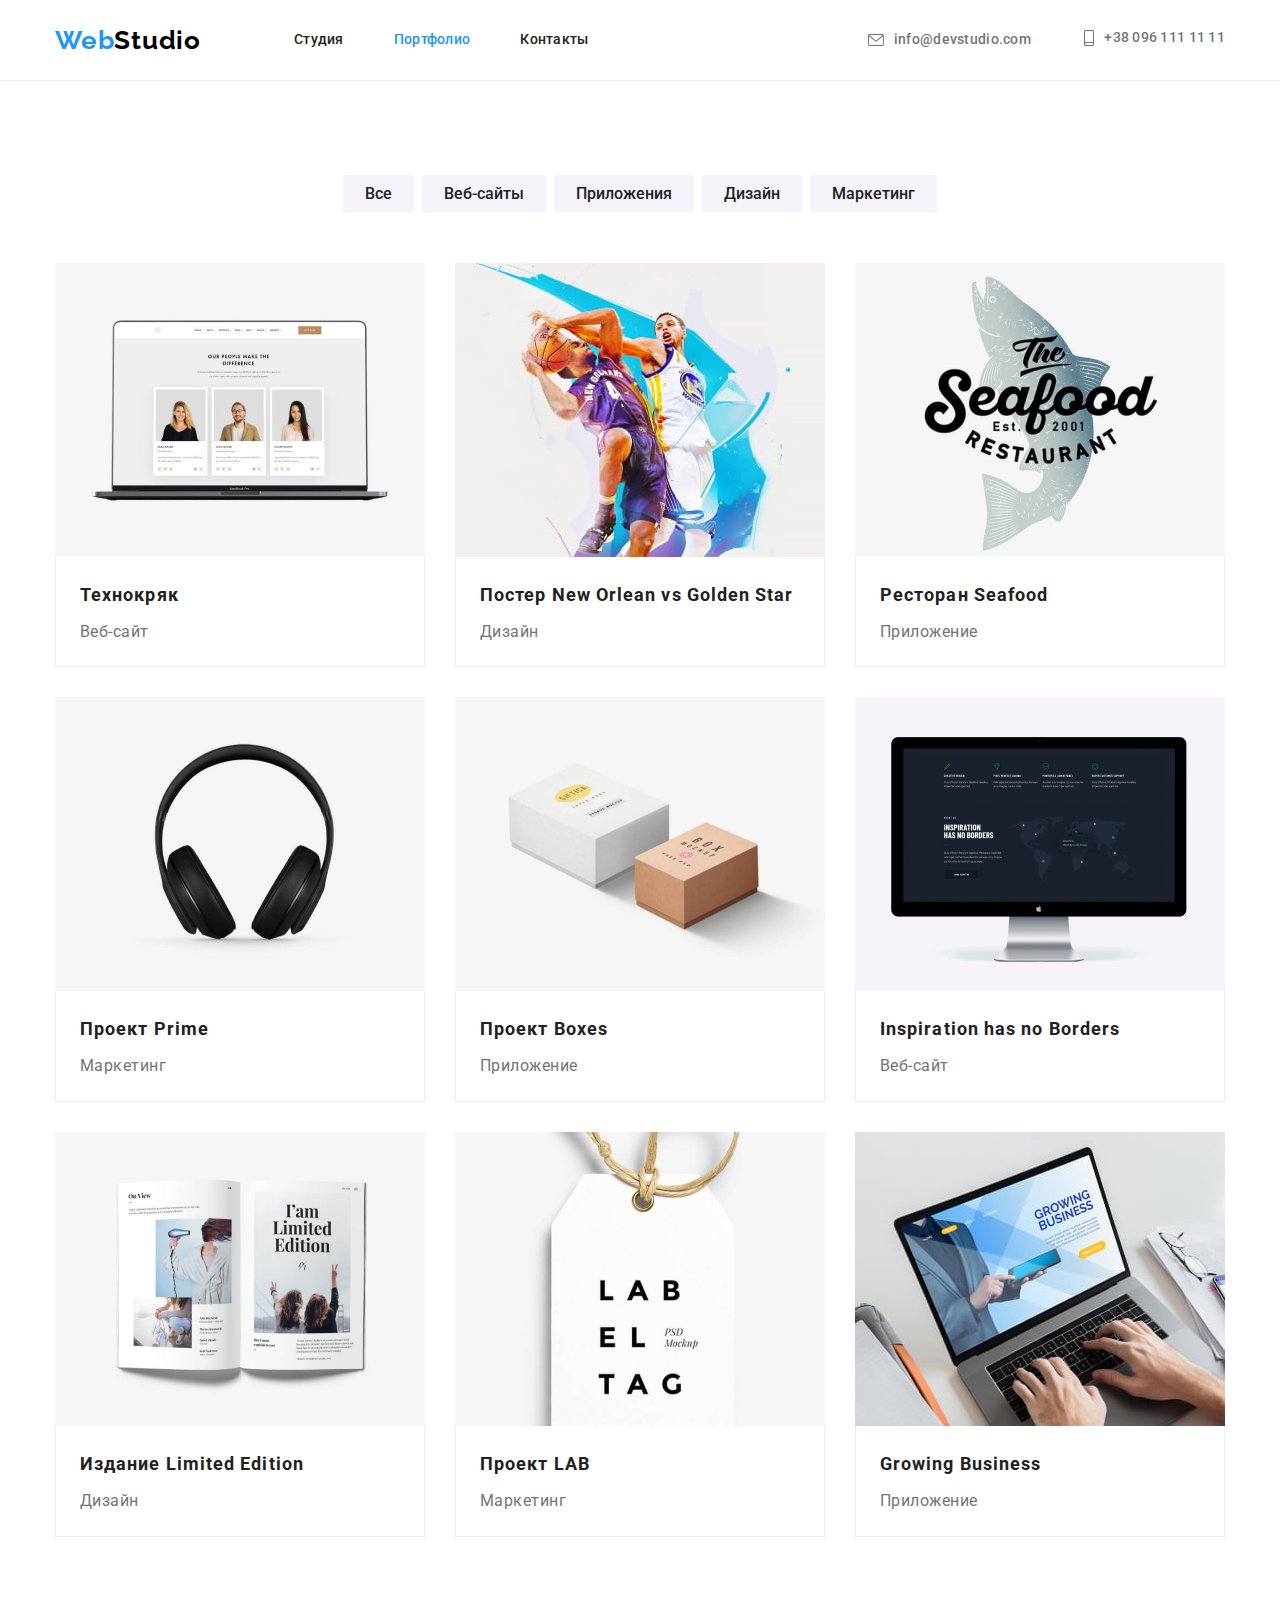
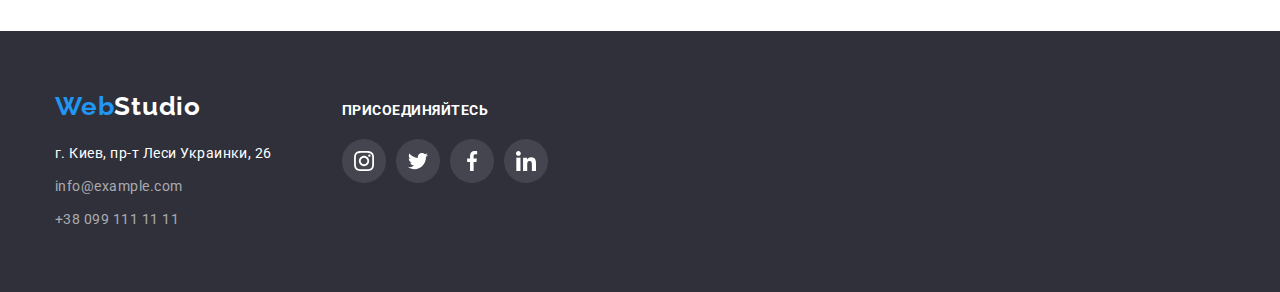
==== commit d3ee15d8: "добавляет свг и бг имедж" ====
--- a/portfolio.html
+++ b/portfolio.html
@@ -14,19 +14,25 @@
 </head>
 <body>
      <!--Шапка-->
-     <header class="header">
+    <header class="header">
         <div class="container main-header">
             <a href="./index.html" class="logo">Web<span>Studio</span></a>
             <nav class="site-nav">
                  <ul class="site-nav list">
                     <li class="item"> <a class="link" href="./index.html">Студия</a></li>
-                    <li class="item"> <a class="link current">Портфолио</a></li>
+                    <li class="item"> <a class="link current" href="./portfolio.html">Портфолио</a></li>
                     <li class="item"> <a class="link" href="">Контакты</a></li>
                  </ul>
             </nav>
             <div class="contacts">
-                <a class="link" href="mailto:info@devstudio.com">info@devstudio.com</a>
-                <a class="link" href="tel:+380991111111">+38 096 111 11 11</a>
+                <a class="link" href="mailto:info@devstudio.com">
+                    <svg class="contacts-icon" width="16" height="12">
+                        <use href="./images/icon-sprite.svg#envelope"></use>
+                    </svg>info@devstudio.com</a>
+                <a class="link" href="tel:+380991111111">
+                    <svg class="contacts-icon" width="10" height="16">
+                        <use href="./images/icon-sprite.svg#smartphone"></use>
+                    </svg>+38 096 111 11 11</a>
             </div>
         </div>
     </header>
@@ -111,14 +117,49 @@
 
    <!--Подвал-->
    <footer class="footer">
-        <div class="container footer">
+    <div class="container footer">
+        <div>
             <a href="./index.html" class="logo footer">Web<span>Studio</span></a>
             <address class="address">
-                 г. Киев, пр-т Леси Украинки, 26
-                <a class="address-contacts" href="mailto:info@example.com">info@example.com</a> 
-                <a class="address-contacts" href="tel:+380991111111">+38 099 111 11 11</a>
+             г. Киев, пр-т Леси Украинки, 26
+            <a class="address-contacts" href="mailto:info@example.com">info@example.com</a> 
+            <a class="address-contacts" href="tel:+380991111111">+38 099 111 11 11</a>
             </address>
         </div>
-    </footer>
+        <div class="join-us">
+            <h3 class="footer-networks heading">Присоединяйтесь</h3>
+            <ul class="footer-networks list">
+                <li class="footer-networks item">
+                    <a href="" class="footer-networks link">
+                        <svg width="20px" height="20px">
+                            <use href="./images/icon-sprite.svg#instagram"></use>
+                        </svg>
+                    </a>
+                </li>
+                <li class="footer-networks item">
+                    <a href="" class="footer-networks link">
+                        <svg width="20px" height="20px">
+                            <use href="./images/icon-sprite.svg#twitter"></use>
+                        </svg>
+                    </a>
+                </li>
+                <li class="footer-networks item">
+                    <a href="" class="footer-networks link">
+                        <svg width="20px" height="20px">
+                            <use href="./images/icon-sprite.svg#facebook"></use>
+                        </svg>
+                    </a>
+                </li>
+                <li class="footer-networks item">
+                    <a href="" class="footer-networks link">
+                        <svg width="20px" height="20px">
+                            <use href="./images/icon-sprite.svg#linkedin"></use>
+                        </svg>
+                    </a>
+                </li>
+            </ul>
+        </div>
+    </div>
+</footer>
 </body>
 </html>--- a/css/style.css
+++ b/css/style.css
@@ -26,12 +26,25 @@
 .image {
     display: block;
 }
+
 .container {
     width: 1200px;
     margin: 0 auto;
     padding-right: 15px;
     padding-left: 15px;
 }
+
+.visually-hidden {
+    position: absolute;
+    width: 1px;
+    height: 1px;
+    margin: -1px;
+    border: 0;
+    padding: 0;
+    clip: rect(0 0 0 0);
+    overflow: hidden;
+}
+
 /* Лого */
 .logo {
     color: var(--accent-color);
@@ -91,20 +104,35 @@
 }
 .contacts .link {
     color: var(--secondary-text-color);
+    fill: var(--secondary-text-color);
     text-decoration: none;
+    display: inline-flex;
+    align-items: center;
 }
 .contacts .link:hover,
 .contacts .link:focus {
     color: var(--accent-color);
+    fill: var(--accent-color);
+}
+.contacts-icon {
+    margin-right: 10px;
 }
 
 /* Hero */
 .hero {
-    background-color: #2F303A;
+    background-color: #C4C4C4;
     text-align: center;
 }
+.hero .overlay {
+    height: 600px;
+    min-width: 1600px;
+    margin-left: auto;
+    margin-right: auto;
+    padding-top: 200px;
+    padding-bottom: 200px;
+    background-image: linear-gradient(to right, rgba(47, 48, 58, 0.4), rgba(47, 48, 58, 0.4) ), url(../images/hero-image.jpg);
+}
 .hero-title {
-    margin-top: 0;
     margin-bottom: 30px;
 
     color: var(--primary-white-color);
@@ -136,9 +164,10 @@
 /* Секции */
 .section {
     padding-bottom: 94px;
-}
-.section:nth-child(2n) {
     padding-top: 94px;
+}
+.section.no-padding {
+    padding-top: 0;
 }
 .section:nth-child(4) {
     background-color: var(--secondary-background-color);
@@ -147,7 +176,6 @@
     margin-top: 0;
     margin-bottom: 50px;
 
-    color: var(--primary-text-color);
     font-style: normal;
     font-size: 36px;
     text-align: center;
@@ -162,6 +190,16 @@
     line-height: 1.14;
     text-transform: uppercase;
 }
+.features-icon {
+    display: flex;
+    justify-content: center;
+    width: 270px;
+    height: 120px;
+    background-color: #F5F4FA;
+    border-radius: 4px;
+    margin-bottom: 30px;
+    padding: 25px 100px;
+}
 .features-text {
     margin: 0;
     color: var(--secondary-text-color);
@@ -170,12 +208,10 @@
 }
 .features.list {
     display: flex;
+    justify-content: space-between;
 }
 .features .item {
     width: 270px;
-}
-.features .item + .item {
-    margin-left: 30px;
 }
 
 /* Чем мы занимаемся */
@@ -205,14 +241,57 @@
 }
 .position {
     margin-top: 0;
-    margin-bottom: 30px;
+    margin-bottom: 16px;
 
     color: var(--secondary-text-color);
     font-size: 16px;
     line-height: 1.18;
     text-align: center; 
 }
-
+.networks.list {
+    display: flex;
+    align-items: center;
+    margin-bottom: 30px;
+    margin-right: 32px;
+    margin-left: 32px;
+}
+.networks-link{
+    display: flex;
+    align-items: center;
+    justify-content: center;
+    width: 44px;
+    height: 44px;
+    border-radius: 50%;
+    fill: #AFB1B8;
+}
+
+.networks-item + .networks-item {
+    margin-left: 10px;
+}
+.networks-link:hover, 
+.networks-link:focus {
+    background-color: var(--accent-color);
+    fill: var(--primary-white-color);
+}
+
+/* Постоянные клиенты */
+.clients.list {
+    display: flex;
+    justify-content: space-between;
+}
+.client-item {
+    width: 170px;
+    height: 92px;
+    border-radius: 4px;
+    border: 1px solid #AFB1B8;
+    padding: 16px 32px;
+    fill: #afb1b8;
+}
+.client-item:hover {
+    border-color: var(--accent-color);
+    fill: var(--accent-color);
+    cursor: pointer;
+}
 /* Подвал */  
 .footer {
     background-color: #2F303A;
@@ -220,7 +299,9 @@
 .container.footer {
     padding-top: 60px;
     padding-bottom: 60px;
-}
+    display: flex;
+}
+
 .logo.footer span {
     color: #FFFFFF;
 }
@@ -239,6 +320,41 @@
 
     color: rgba(255, 255, 255, 0.6);
     text-decoration: none;
+}
+.join-us {
+    margin-left: 70px;
+    margin-right: auto;
+}
+.footer-networks.heading {
+    margin-top: 12px;
+    margin-bottom: 20px;
+
+    font-weight: 700;
+    font-size: 14px;
+    line-height: 1.14;
+    text-transform: uppercase;
+    color: var(--primary-white-color);
+}
+.footer-networks.list {
+    display: flex;
+    align-items: center;
+}
+.footer-networks.link{
+    display: flex;
+    align-items: center;
+    justify-content: center;
+    width: 44px;
+    height: 44px;
+    border-radius: 50%;
+    background-color: rgba(255, 255, 255, 0.1);
+    fill: var(--primary-white-color);
+}
+.footer-networks.item + .footer-networks.item {
+    margin-left: 10px;
+}
+.footer-networks .link:hover, 
+.footer-networks .icon:focus {
+    background-color: var(--accent-color);
 }
 
 /* Стили для страницы portfolio.html */
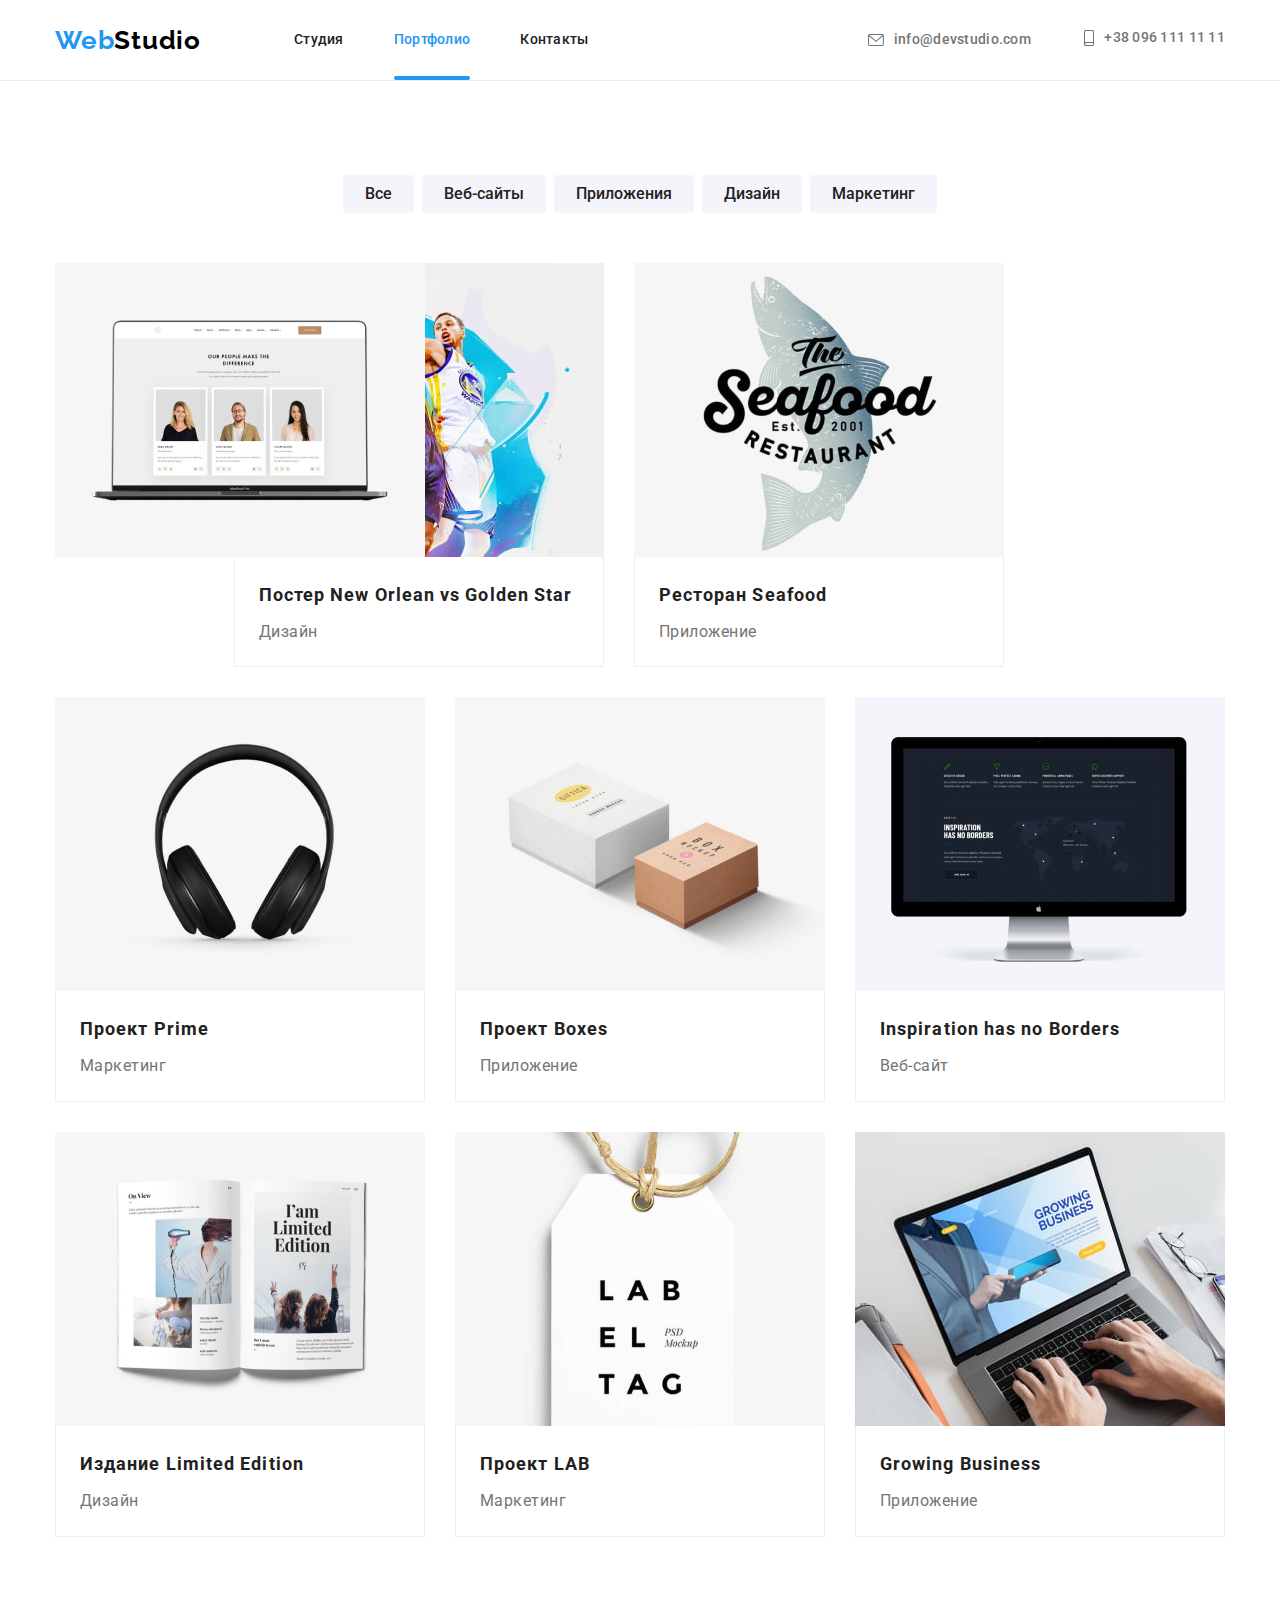
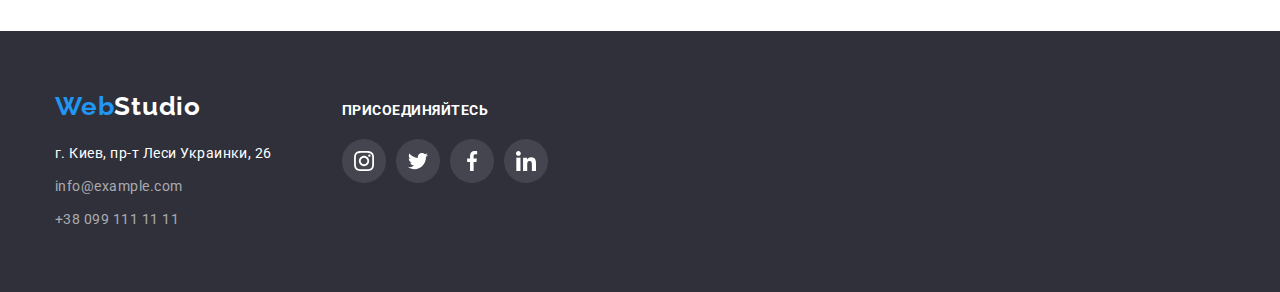
==== commit 25225fbf: "тупая тумба" ====
--- a/portfolio.html
+++ b/portfolio.html
@@ -49,10 +49,14 @@
             </ul>
             <ul class="projects list">
                 <li class="item">
-                        <img class="image" src="./images/project-tehnokryak.jpg" width="370" alt="Разработанный веб-сайт">
-                        <div class="card-text">
-                            <h2 class="projects-name">Технокряк</h2>
-                            <p class="projects-type">Веб-сайт</p>
+                        <div class="projects-card">
+                            <div class="projects-thumb">
+                                <img class="image" src="./images/project-tehnokryak.jpg" width="370" alt="Разработанный веб-сайт">
+                            </div>
+                            <div class="card-text">
+                                <h2 class="projects-name">Технокряк</h2>
+                                <p class="projects-type">Веб-сайт</p>
+                            </div>
                         </div>
                 </li>
                 <li class="item">
--- a/css/style.css
+++ b/css/style.css
@@ -94,7 +94,22 @@
     color: var(--accent-color);
 }
 .site-nav .link.current {
+    position: relative;
+
     color: var(--accent-color);
+}
+.site-nav .link.current::after {
+    content: ' ';
+    display: inline-block;
+
+    position: absolute;
+    left: 0;
+    bottom: 0;
+
+    width: 100%;
+    height: 4px;
+    border-radius: 2px;
+    background-color: var(--accent-color);
 }
 .contacts {
     margin-left: auto;
@@ -215,9 +230,31 @@
 }
 
 /* Чем мы занимаемся */
-.picture.list {
+.service-area.list {
     display: flex;
     justify-content: space-between;
+}
+.service-area.item {
+    position: relative;
+}
+.service-area.title {
+    margin: 0;
+
+    font-size: 14px;
+    line-height: 1.14;
+    text-align: center;
+    text-transform: uppercase; 
+    color: var(--primary-white-color);
+}
+.service-area.thumb {
+    position: absolute;
+    left: 0;
+    bottom: 0;
+    width: 100%;
+
+    padding-top: 27px;
+    padding-bottom: 27px;
+    background-color: rgba(47, 48, 58, 0.8);
 }
 
 /* Наша команда */
@@ -287,7 +324,8 @@
     padding: 16px 32px;
     fill: #afb1b8;
 }
-.client-item:hover {
+.client-item:hover,
+.client-item:focus {
     border-color: var(--accent-color);
     fill: var(--accent-color);
     cursor: pointer;
@@ -353,7 +391,7 @@
     margin-left: 10px;
 }
 .footer-networks .link:hover, 
-.footer-networks .icon:focus {
+.footer-networks .link:focus {
     background-color: var(--accent-color);
 }
 
@@ -392,6 +430,7 @@
 .filter-button:focus {
     color: var(--primary-white-color);
     background-color: var(--accent-color);
+    box-shadow: 0px 3px 1px rgba(0, 0, 0, 0.1), 0px 1px 2px rgba(0, 0, 0, 0.08), 0px 2px 2px rgba(0, 0, 0, 0.12);
 }
 
 /* Список проектов */
@@ -402,6 +441,15 @@
 }
 .projects .item {
     margin: 15px;
+} 
+.projects-card {
+    position: relative;
+}
+.projects-thumb {
+    position: absolute;
+    top: 0;
+    left: 0;
+    background-color: teal;
 }
 .card-text {
     padding: 20px 24px;
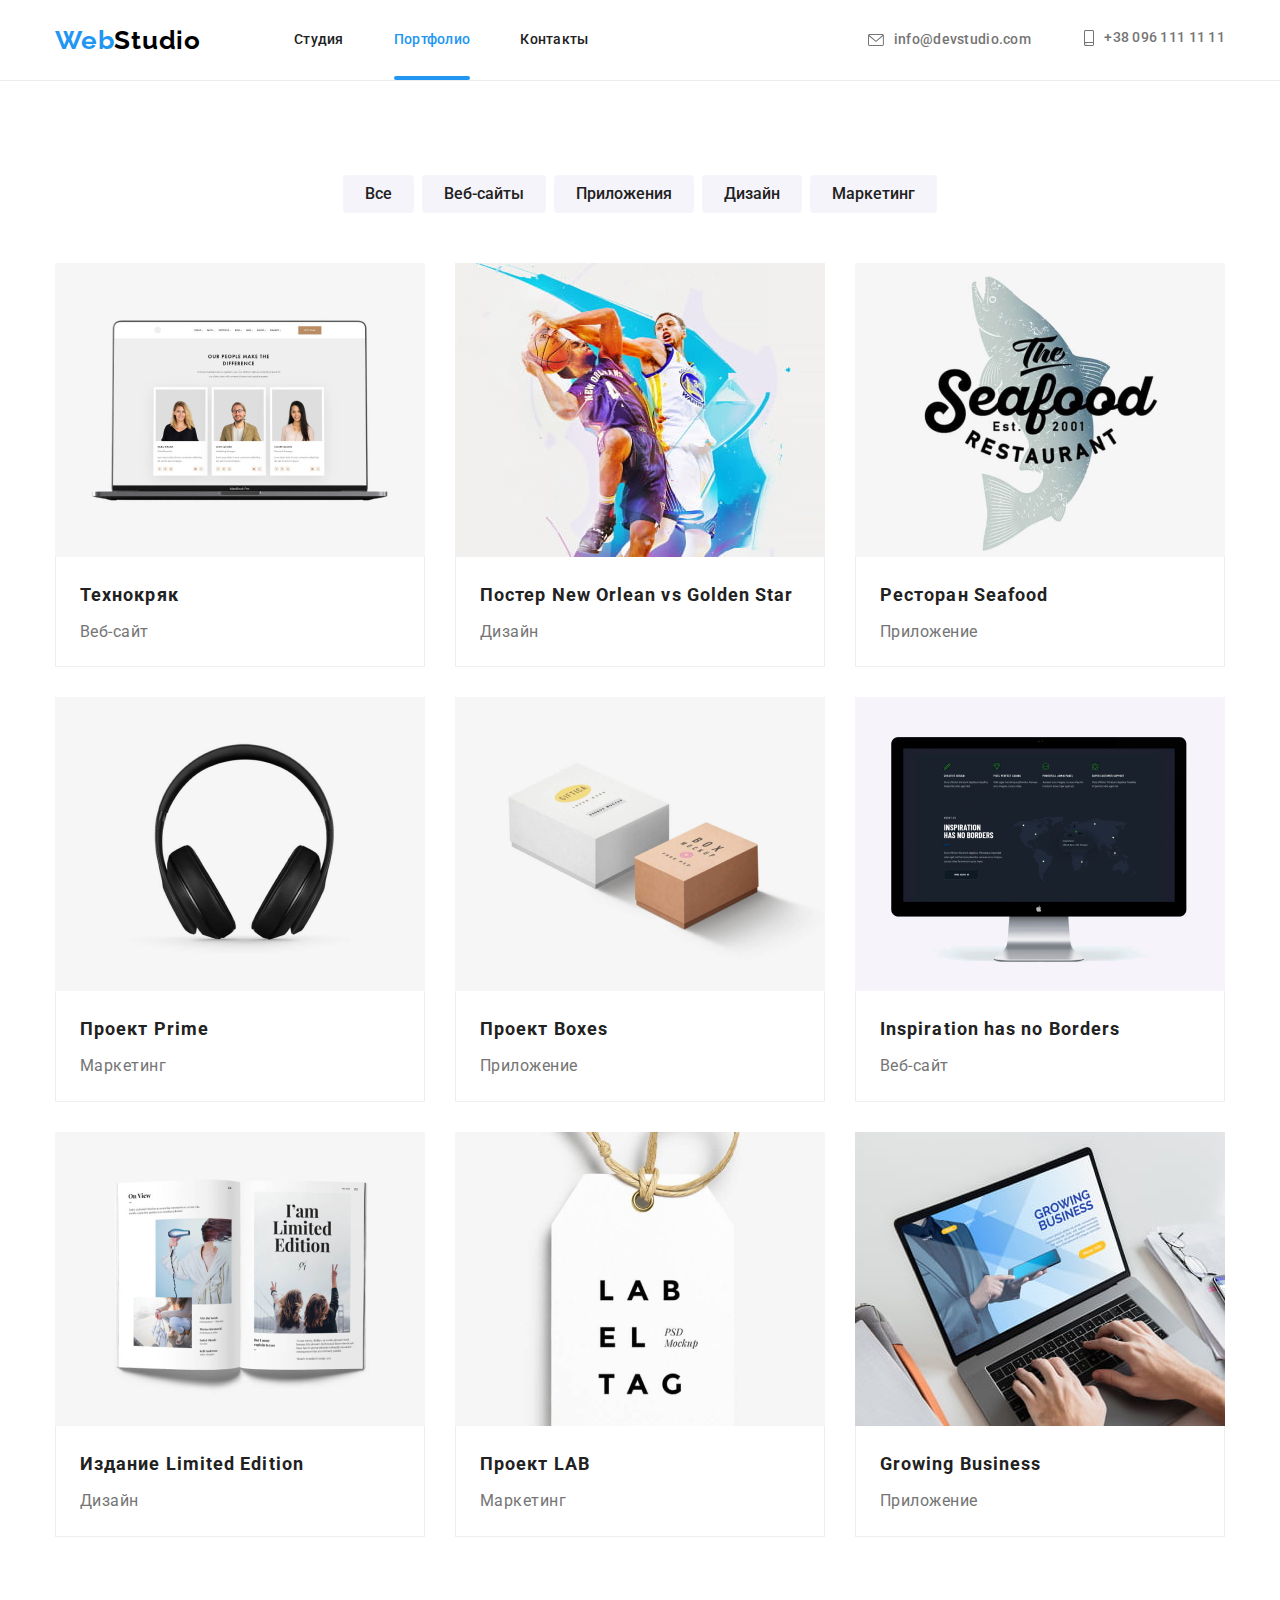
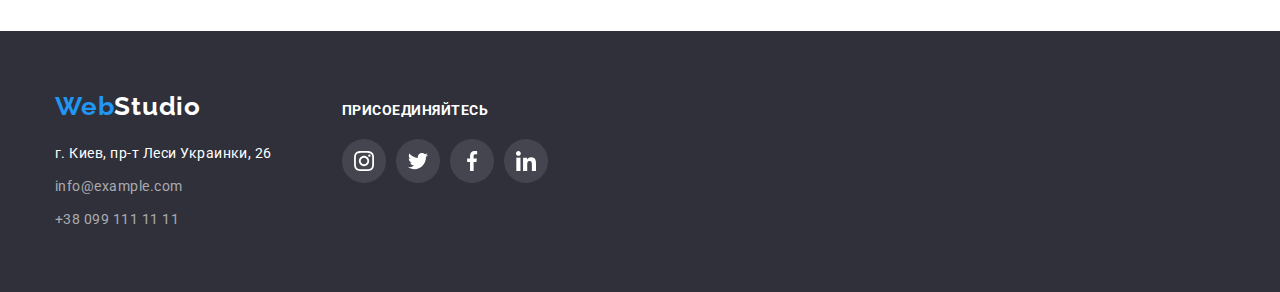
==== commit 0fc409a5: "добавление модального окна и переходов" ====
--- a/portfolio.html
+++ b/portfolio.html
@@ -48,72 +48,131 @@
                 <li class="item"><button type="button" class="filter-button">Маркетинг</button></li>
             </ul>
             <ul class="projects list">
-                <li class="item">
-                        <div class="projects-card">
-                            <div class="projects-thumb">
-                                <img class="image" src="./images/project-tehnokryak.jpg" width="370" alt="Разработанный веб-сайт">
-                            </div>
-                            <div class="card-text">
-                                <h2 class="projects-name">Технокряк</h2>
-                                <p class="projects-type">Веб-сайт</p>
-                            </div>
-                        </div>
-                </li>
-                <li class="item">
-                        <img class="image" src="./images/project-poster.jpg" width="370" alt="Разработанный дизайн постера">
+                <li class="project-card">
+                    <a class="project-link" href="#">
+                        <div class="overlay">
+                            <img class="image" src="./images/project-tehnokryak.jpg" width="370" alt="Разработанный веб-сайт">
+                            <div class="projects-thumb">
+                                <p class="text">Технокряк это современная площадка распространения коронавируса. Компании используют эту платформу для цифрового шпионажа и атак на защищённые сервера конкурентов.</p>
+                            </div>
+                        </div>
+                        <div class="card-text">
+                            <h2 class="projects-name">Технокряк</h2>
+                            <p class="projects-type">Веб-сайт</p>
+                        </div>
+                    </a>
+                </li>
+                <li class="project-card">
+                    <a class="project-link" href="#">
+                        <div class="overlay">
+                            <img class="image" src="./images/project-poster.jpg" width="370" alt="Разработанный дизайн постера">
+                            <div class="projects-thumb">
+                                <p class="text">Технокряк это современная площадка распространения коронавируса. Компании используют эту платформу для цифрового шпионажа и атак на защищённые сервера конкурентов.</p>
+                            </div>
+                        </div>
                         <div class="card-text">
                             <h2 class="projects-name">Постер New Orlean vs Golden Star</h2>
                             <p class="projects-type">Дизайн</p>
-                        </div> 
-                </li>
-                <li class="item">
-                        <img class="image" src="./images/app-seafood.jpg" width="370" alt="Разработанное приложение для ресторана">
+                        </div>
+                    </a>
+                </li>
+                <li class="project-card">
+                    <a class="project-link" href="#">
+                        <div class="overlay">
+                            <img class="image" src="./images/app-seafood.jpg" width="370" alt="Разработанное приложение для ресторана">
+                            <div class="projects-thumb">
+                                <p class="text">Технокряк это современная площадка распространения коронавируса. Компании используют эту платформу для цифрового шпионажа и атак на защищённые сервера конкурентов.</p>
+                            </div>
+                        </div>
                         <div class="card-text">
                             <h2 class="projects-name">Ресторан Seafood</h2>
                             <p class="projects-type">Приложение</p>
                         </div>
-                </li>
-                <li class="item">
-                        <img class="image" src="./images/project-prime.jpg" width="370" alt="Проект Прайм">
+                    </a>
+                </li>
+                <li class="project-card">
+                    <a class="project-link" href="#">
+                        <div class="overlay">
+                            <img class="image" src="./images/project-prime.jpg" width="370" alt="Проект Прайм">
+                            <div class="projects-thumb">
+                                <p class="text">Технокряк это современная площадка распространения коронавируса. Компании используют эту платформу для цифрового шпионажа и атак на защищённые сервера конкурентов.</p>
+                            </div>
+                        </div>
                         <div class="card-text">
                             <h2 class="projects-name">Проект Prime</h2>
                             <p class="projects-type">Маркетинг</p>
                         </div>
-                </li>
-                <li class="item">
-                        <img class="image" src="./images/project-boxes.jpg" width="370" alt="Разработанное приложение для проекта">
+                    </a>
+                </li>
+                <li class="project-card">
+                    <a class="project-link" href="#">
+                        <div class="overlay">
+                            <img class="image" src="./images/project-boxes.jpg" width="370" alt="Разработанное приложение для проекта">
+                            <div class="projects-thumb">
+                                <p class="text">Технокряк это современная площадка распространения коронавируса. Компании используют эту платформу для цифрового шпионажа и атак на защищённые сервера конкурентов.</p>
+                            </div>
+                        </div>
                         <div class="card-text">
                             <h2 class="projects-name">Проект Boxes</h2>
                             <p class="projects-type">Приложение</p>
                         </div>
-                </li>
-                <li class="item">
-                        <img class="image" src="./images/developed-web-site.jpg" width="370" alt="Разработанный веб-сайт">
+                    </a>
+                </li>
+                <li class="project-card">
+                    <a class="project-link" href="#">
+                        <div class="overlay">
+                            <img class="image" src="./images/developed-web-site.jpg" width="370" alt="Разработанный веб-сайт">
+                            <div class="projects-thumb">
+                                <p class="text">Технокряк это современная площадка распространения коронавируса. Компании используют эту платформу для цифрового шпионажа и атак на защищённые сервера конкурентов.</p>
+                            </div>
+                        </div>
                         <div class="card-text">
                             <h2 class="projects-name">Inspiration has no Borders</h2>
                             <p class="projects-type">Веб-сайт</p>
                         </div>
-                </li>
-                <li class="item">
-                        <img class="image" src="./images/project-limited-edition.jpg" width="370" alt="Разработанный дизайн издания">
+                    </a>
+                </li>
+                <li class="project-card">
+                    <a class="project-link" href="#">
+                        <div class="overlay">
+                            <img class="image" src="./images/project-limited-edition.jpg" width="370" alt="Разработанный дизайн издания">
+                            <div class="projects-thumb">
+                                <p class="text">Технокряк это современная площадка распространения коронавируса. Компании используют эту платформу для цифрового шпионажа и атак на защищённые сервера конкурентов.</p>
+                            </div>
+                        </div>
                         <div class="card-text">
                             <h2 class="projects-name">Издание Limited Edition</h2>
                             <p class="projects-type">Дизайн</p>
-                         </div>
-                </li>
-                <li class="item">
-                        <img class="image" src="./images/project-lab.jpg" width="370" alt="Проект ЛАБ">
+                        </div>
+                    </a>
+                </li>
+                <li class="project-card">
+                    <a class="project-link" href="#">
+                        <div class="overlay">
+                            <img class="image" src="./images/project-lab.jpg" width="370" alt="Проект ЛАБ">
+                            <div class="projects-thumb">
+                                <p class="text">Технокряк это современная площадка распространения коронавируса. Компании используют эту платформу для цифрового шпионажа и атак на защищённые сервера конкурентов.</p>
+                            </div>
+                        </div>
                         <div class="card-text">
                             <h2 class="projects-name">Проект LAB</h2>
                             <p class="projects-type">Маркетинг</p>
                         </div>
-                </li>
-                <li class="item">
-                        <img class="image" src="./images/project-growing-business.jpg" width="370" alt="Разработанное приложение">
+                    </a>
+                </li>
+                <li class="project-card">
+                    <a class="project-link" href="#">
+                        <div class="overlay">
+                            <img class="image" src="./images/project-growing-business.jpg" width="370" alt="Разработанное приложение">
+                            <div class="projects-thumb">
+                                <p class="text">Технокряк это современная площадка распространения коронавируса. Компании используют эту платформу для цифрового шпионажа и атак на защищённые сервера конкурентов.</p>
+                            </div>
+                        </div>
                         <div class="card-text">
                             <h2 class="projects-name">Growing Business</h2>
                             <p class="projects-type">Приложение</p>
                         </div>
+                    </a>
                 </li>
             </ul>
         </section>  
--- a/css/style.css
+++ b/css/style.css
@@ -9,6 +9,7 @@
     --accent-color: #2196F3;
     --primary-white-color: #FFFFFF;
     --secondary-background-color: #F5F4FA;
+    --o-animation-timing-function: cubic-bezier(0.4, 0, 0.2, 1);
 }
 body {
     color: var(--primary-text-color);
@@ -82,23 +83,25 @@
     margin-right: 50px;
 }
 .site-nav .link {
+    position: relative;
+
     display: block;
     padding-top: 32px;
     padding-bottom: 32px;
     
     color: var(--primary-text-color);
     text-decoration: none;
+
+    transition: color 250ms var(--o-animation-timing-function);
 }
 .site-nav .link:hover,
 .site-nav .link:focus {
     color: var(--accent-color);
 }
 .site-nav .link.current {
-    position: relative;
-
     color: var(--accent-color);
 }
-.site-nav .link.current::after {
+.site-nav .link::after {
     content: ' ';
     display: inline-block;
 
@@ -110,6 +113,16 @@
     height: 4px;
     border-radius: 2px;
     background-color: var(--accent-color);
+
+    transform: scale(0);
+    transition: transform 250ms var(--o-animation-timing-function);
+}
+.site-nav .link.current::after {
+    transform: scale(1);
+}
+.site-nav .link:hover::after,
+.site-nav .link:focus::after {
+    transform: scale(1);
 }
 .contacts {
     margin-left: auto;
@@ -123,6 +136,8 @@
     text-decoration: none;
     display: inline-flex;
     align-items: center;
+
+    transition: color 250ms var(--o-animation-timing-function);
 }
 .contacts .link:hover,
 .contacts .link:focus {
@@ -140,7 +155,7 @@
 }
 .hero .overlay {
     height: 600px;
-    min-width: 1600px;
+    max-width: 1600px;
     margin-left: auto;
     margin-right: auto;
     padding-top: 200px;
@@ -300,6 +315,8 @@
     height: 44px;
     border-radius: 50%;
     fill: #AFB1B8;
+
+    transition: background-color 250ms var(--o-animation-timing-function), fill 250ms var(--o-animation-timing-function);
 }
 
 .networks-item + .networks-item {
@@ -323,6 +340,8 @@
     border: 1px solid #AFB1B8;
     padding: 16px 32px;
     fill: #afb1b8;
+
+    transition: border-color 250ms var(--o-animation-timing-function), fill 250ms var(--o-animation-timing-function);
 }
 .client-item:hover,
 .client-item:focus {
@@ -386,6 +405,8 @@
     border-radius: 50%;
     background-color: rgba(255, 255, 255, 0.1);
     fill: var(--primary-white-color);
+
+    transition: background-color 250ms var(--o-animation-timing-function);
 }
 .footer-networks.item + .footer-networks.item {
     margin-left: 10px;
@@ -394,6 +415,59 @@
 .footer-networks .link:focus {
     background-color: var(--accent-color);
 }
+
+/* Модальное окно и бэкдроп */
+.backdrop.is-hidden {
+    /* visibility: hidden; */
+    opacity: 0;
+    pointer-events: none;
+}
+.backdrop {
+    position: fixed;
+    width: 100%;
+    height: 100%;
+    top: 0;
+    left: 0;
+
+    background-color: rgba(0, 0, 0, 0.2);
+    
+    opacity: 1;
+    transition: opacity 250ms var(--o-animation-timing-function);
+}
+.modal {
+    position: absolute;
+    top: 50%;
+    left: 50%;
+
+    min-width: 528px;
+    min-height: 581px;
+    border-radius: 4px;
+    background-color: var(--primary-white-color);
+
+    transform: translate(-50%, -50%) scale(1);
+    transition: transform 250ms var(--o-animation-timing-function);
+}
+.backdrop.is-hidden > .modal {
+    transform: translate(-50%, -50%) scale(0.9);
+}
+.button-close {
+    position: absolute;
+    top: 8px;
+    right: 8px;
+
+    display: flex;
+    justify-content: center;
+    align-items: center;
+
+    width: 30px;
+    height: 30px;
+    border: 1px solid rgba(0, 0, 0, 0.1);
+    border-radius: 50%;
+    background-color: transparent;
+
+    cursor: pointer;
+}
+    
 
 /* Стили для страницы portfolio.html */
 /* Цвет фона объектов #F5F4FA */
@@ -425,6 +499,8 @@
     text-align: center;
 
     cursor: pointer;
+
+    transition: color 250ms var(--o-animation-timing-function), background-color 250ms var(--o-animation-timing-function), box-shadow 250ms var(--o-animation-timing-function);
 }
 .filter-button:hover,
 .filter-button:focus {
@@ -439,29 +515,60 @@
     flex-wrap: wrap;
     margin: -15px;
 }
-.projects .item {
+.project-card {
     margin: 15px;
+
+    transition: box-shadow 250ms var(--o-animation-timing-function);
 } 
-.projects-card {
+.card-text {
+    padding: 20px 24px;
+
+    border-right: 1px solid #EEEEEE;
+    border-bottom: 1px solid #EEEEEE;
+    border-left: 1px solid #EEEEEE;
+
+}
+.project-link {
+    text-decoration: none;
+    cursor: pointer;
+}
+.project-link .overlay { 
     position: relative;
+    overflow: hidden;
 }
 .projects-thumb {
     position: absolute;
     top: 0;
     left: 0;
-    background-color: teal;
-}
-.card-text {
-    padding: 20px 24px;
-
-    border-right: 1px solid #EEEEEE;
-    border-bottom: 1px solid #EEEEEE;
-    border-left: 1px solid #EEEEEE;
-
+    width: 100%;
+    height: 100%;
+
+    padding: 63px 24px;
+    background-color: rgba(33, 150, 243, 0.9);
+
+    transform: translateY(100%);
+    transition: transform 250ms var(--o-animation-timing-function);
+}
+.project-link:hover .projects-thumb,
+.project-link:focus .projects-thumb {
+    transform: translateY(0);
+    opacity: 1;
+}
+.project-card:hover,
+.project-card:focus {
+    box-shadow: 0px 1px 1px rgba(0, 0, 0, 0.12), 0px 4px 4px rgba(0, 0, 0, 0.06), 1px 4px 6px rgba(0, 0, 0, 0.16); 
+}
+.projects-thumb .text {
+    margin: 0;
+    
+    font-size: 18px;
+    line-height: 1.55;
+    color: var(--primary-white-color);
 }
 .projects-name {
     margin: 0;
 
+    color: var(--primary-text-color);
     font-size: 18px;
     line-height: 2;
     letter-spacing: 0.06em;
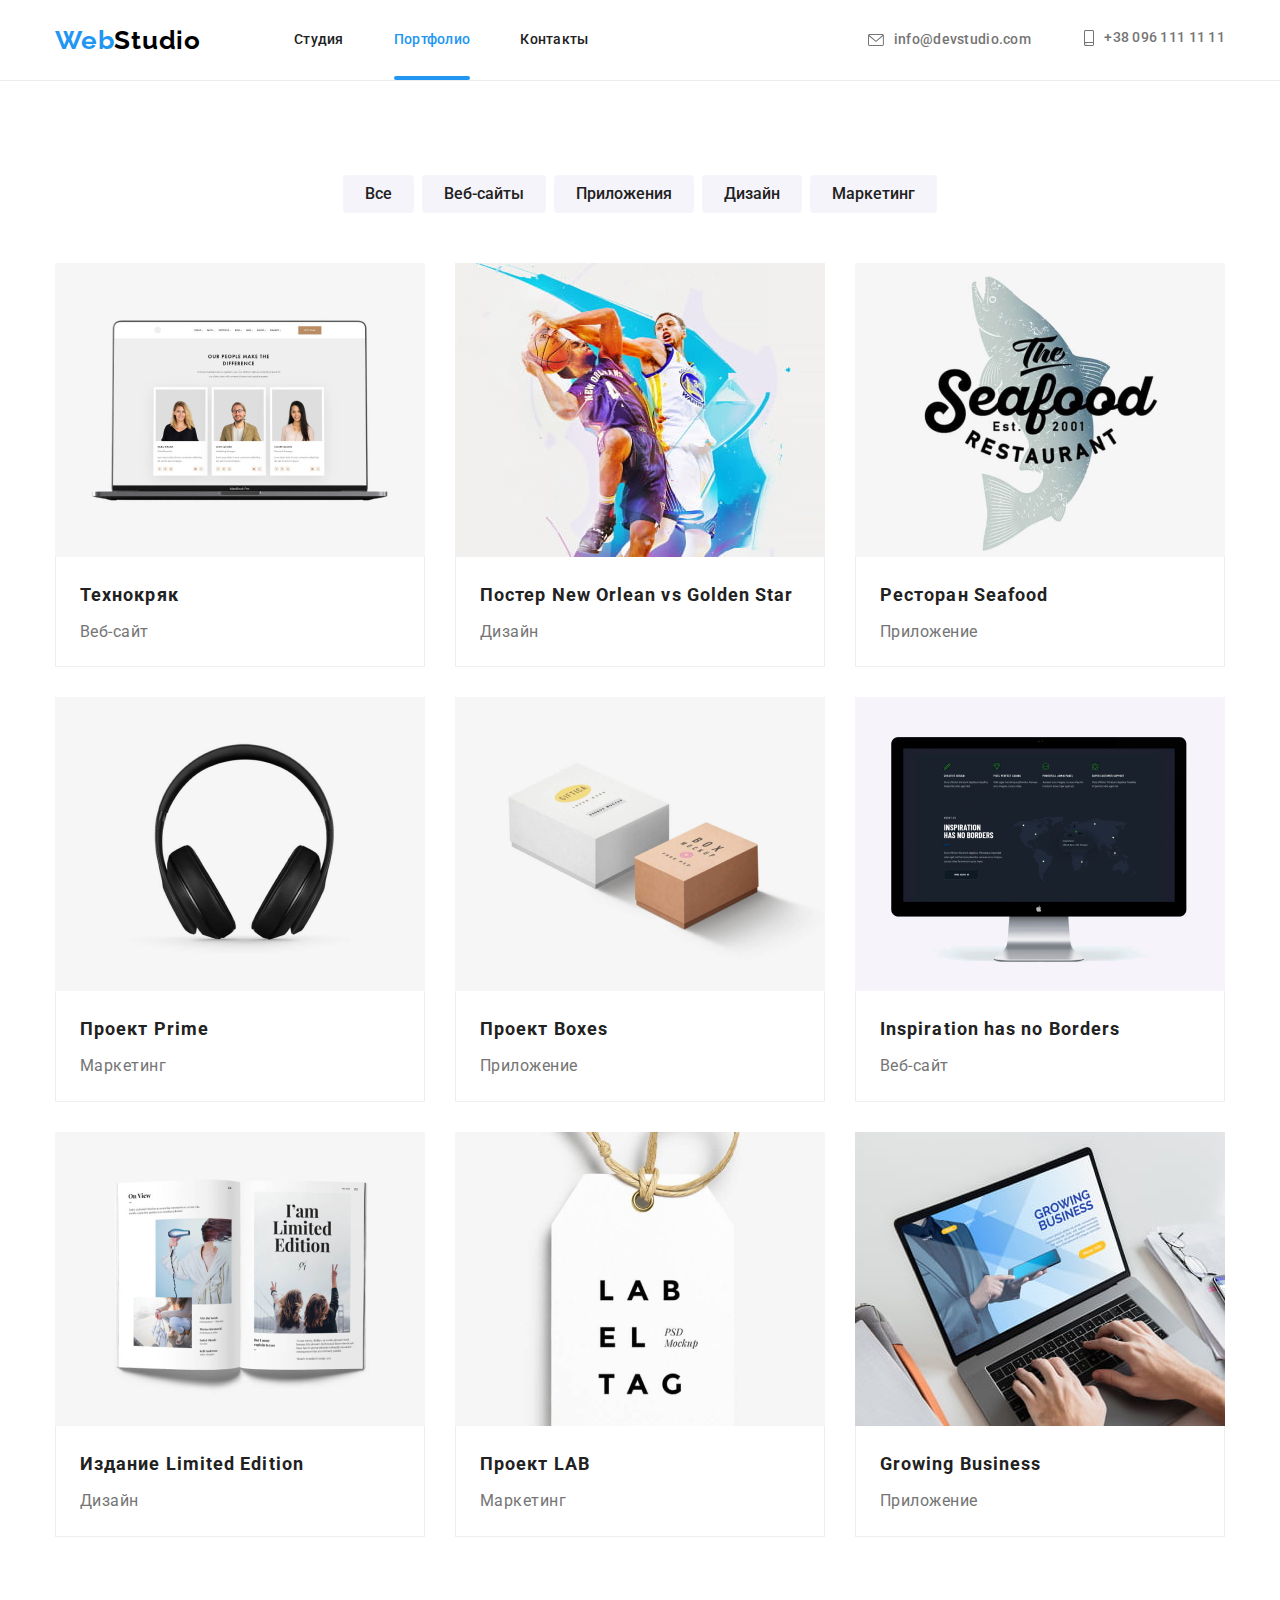
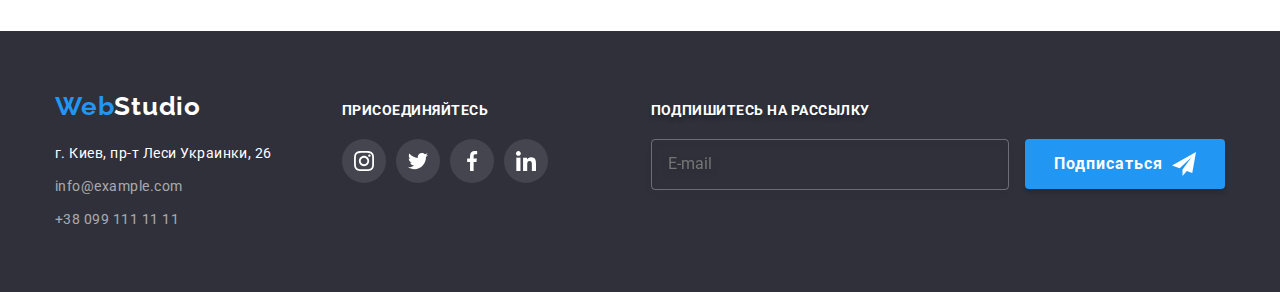
==== commit 8918a8de: "Update portfolio.html" ====
--- a/portfolio.html
+++ b/portfolio.html
@@ -222,6 +222,16 @@
                 </li>
             </ul>
         </div>
+        <form class="subscription-form" name="subscription-form" autocomplete="on">
+            <label for="email-subscription" class="subscription-title">Подпишитесь на рассылку</label>
+            <div class="">
+                <input type="email" name="email" id="email-subscription" placeholder="E-mail" class="email-form">
+                <button type="submit" class="subscription-button">Подписаться
+                    <span class="icon-send"></span>
+                </button>
+            </div>
+        </form>
+    </div>
     </div>
 </footer>
 </body>
--- a/css/style.css
+++ b/css/style.css
@@ -137,7 +137,7 @@
     display: inline-flex;
     align-items: center;
 
-    transition: color 250ms var(--o-animation-timing-function);
+    transition: color 250ms var(--o-animation-timing-function), fill 250ms var(--o-animation-timing-function);
 }
 .contacts .link:hover,
 .contacts .link:focus {
@@ -162,8 +162,13 @@
     padding-bottom: 200px;
     background-image: linear-gradient(to right, rgba(47, 48, 58, 0.4), rgba(47, 48, 58, 0.4) ), url(../images/hero-image.jpg);
 }
+.heading-container {
+    width: 696px;
+    margin: auto;
+}
 .hero-title {
     margin-bottom: 30px;
+    margin-top: 0;
 
     color: var(--primary-white-color);
     font-weight: 900;
@@ -416,7 +421,69 @@
     background-color: var(--accent-color);
 }
 
+/* Имейл-форма подписки */
+
+.subscription-form {
+    display: flex;
+    flex-direction: column;
+}
+.subscription-title {
+    margin-top: 12px;
+    margin-bottom: 20px;
+
+    font-weight: 700;
+    font-size: 14px;
+    line-height: 1.14;
+    text-transform: uppercase;
+    color: var(--primary-white-color);
+    text-shadow: 0px 4px 4px rgba(0, 0, 0, 0.25);
+}
+.email-form {   
+    margin-right: 12px;
+    padding: 15px 16px;
+    width: 358px;
+    border: 1px solid rgba(255, 255, 255, 0.3);
+    filter: drop-shadow(0px 4px 4px rgba(0, 0, 0, 0.15));
+    border-radius: 4px;
+    background-color: transparent;
+
+    font-weight: 400;
+    color: var(--primary-white-color);
+}
+.email-form:focus {
+    outline: 0;
+}
+
+.subscription-button {
+    display: inline-flex;
+    align-items: center;
+    justify-content: space-between;
+
+    min-width: 200px;
+    padding: 10px 29px;
+    background: var(--accent-color);
+    box-shadow: 0px 4px 4px rgba(0, 0, 0, 0.15);
+    border: 0;
+    border-radius: 4px;
+
+    font-family: inherit;
+    font-weight: 700;
+    font-size: 16px;
+    line-height: 1.87;
+    text-align: center;
+    letter-spacing: 0.06em; 
+    color: var(--primary-white-color);
+
+    cursor: pointer;
+}
+.icon-send {
+    width: 24px;
+    height: 24px;
+    background-image: url(../images/icon-send.svg);
+}
+
 /* Модальное окно и бэкдроп */
+
 .backdrop.is-hidden {
     /* visibility: hidden; */
     opacity: 0;
@@ -438,6 +505,7 @@
     position: absolute;
     top: 50%;
     left: 50%;
+    padding: 40px;
 
     min-width: 528px;
     min-height: 581px;
@@ -466,8 +534,151 @@
     background-color: transparent;
 
     cursor: pointer;
-}
+
+    transition: fill 250ms var(--o-animation-timing-function);
+}
+.button-close:hover,
+.button-close:focus {
+    fill: var(--accent-color);
+}
+
+/* Форма модалки  */
+
+.form-title {
+    margin-top: 0;
+    margin-bottom: 12px;
+    font-weight: 700;
+    font-size: 20px;
+    line-height: 1.15;
+    text-align: center;
+    color: var(--primary-text-color);
+}
+.form-field {
+    display: flex;
+    flex-direction: column;
+    margin-bottom: 10px;
+
+    position: relative;
+
+    fill: #000000;
+}
+.form-label {
+    margin-bottom: 4px;
+
+    font-size: 12px;
+    line-height: 1.16;
+    letter-spacing: 0.01em;
+    color: var(--secondary-text-color);
+}
+.form-input {
+    padding: 12px;
+    padding-left: 42px;
+
+    border: 1px solid rgba(33, 33, 33, 0.2);
+    border-radius: 4px;
+    font-size: 12px;
+    line-height: 1.16;
+    letter-spacing: 0.01em;
+}
+.input-icon {
+    display: inline-block;
+    position: absolute;
+    top: 50%;
+    left: 12px;
     
+    fill: var(--primary-text-color);
+}
+.form-input:focus {
+    border: 1px solid var(--accent-color);
+    outline: 0;
+}
+.form-input:focus + .input-icon {
+    fill: var(--accent-color);
+}
+.form-input.comment {
+    height: 120px;
+    padding-right: 16px;
+    padding-left: 16px;
+    resize: none;
+}
+.form-input.comment::placeholder { 
+    color: rgba(117, 117, 117, 0.5);
+}
+
+.form-policy {
+    position: relative;
+
+    margin-top: 10px;
+    border: 1px black;
+}
+.checkbox-title {
+    display: inline-block;
+    margin: 0;
+    margin-left: 19px;
+
+    font-size: 14px;
+    line-height: 1.71;
+    color: var(--secondary-text-color);
+}
+.input-checkbox {
+    position: absolute;
+    width: 1px;
+    height: 1px;
+    margin: -1px;
+    border: 0;
+    padding: 0;
+    clip: rect(0 0 0 0);
+    overflow: hidden;
+}
+.icon-checkbox {
+    position: absolute;
+    top: 50%;
+    left: -4px;
+    transform: translateY(-50%);
+
+    display: inline-block;
+    width: 16px;
+    height: 15px;
+
+    border: 1.65px solid var(--primary-text-color);
+    border-radius: 1.7px;
+}
+.input-checkbox:checked + .icon-checkbox {
+    background-color: var(--accent-color);
+    border-color: var(--accent-color);
+    background-image: url(../images/icon-check.svg);
+    background-origin: content-box;
+    background-size: contain;
+    background-position: center;
+    background-repeat: no-repeat;
+}
+.policy-link {
+    font-size: 14px;
+    line-height: 1.71;
+    color: var(--accent-color);
+}
+.center {
+    display: flex;
+    flex-direction: column;
+    align-items: center;
+}
+.form-button {
+    padding: 10px 55px;
+    margin-top: 30px;
+    
+    background: var(--accent-color);
+    box-shadow: 0px 4px 4px rgba(0, 0, 0, 0.15);
+    border: 0;
+    border-radius: 4px;
+
+    font-weight: 700;
+    font-size: 16px;
+    line-height: 1.88;
+    letter-spacing: 0.06em;
+    color: var(--primary-white-color);
+
+    cursor: pointer;
+}
 
 /* Стили для страницы portfolio.html */
 /* Цвет фона объектов #F5F4FA */
